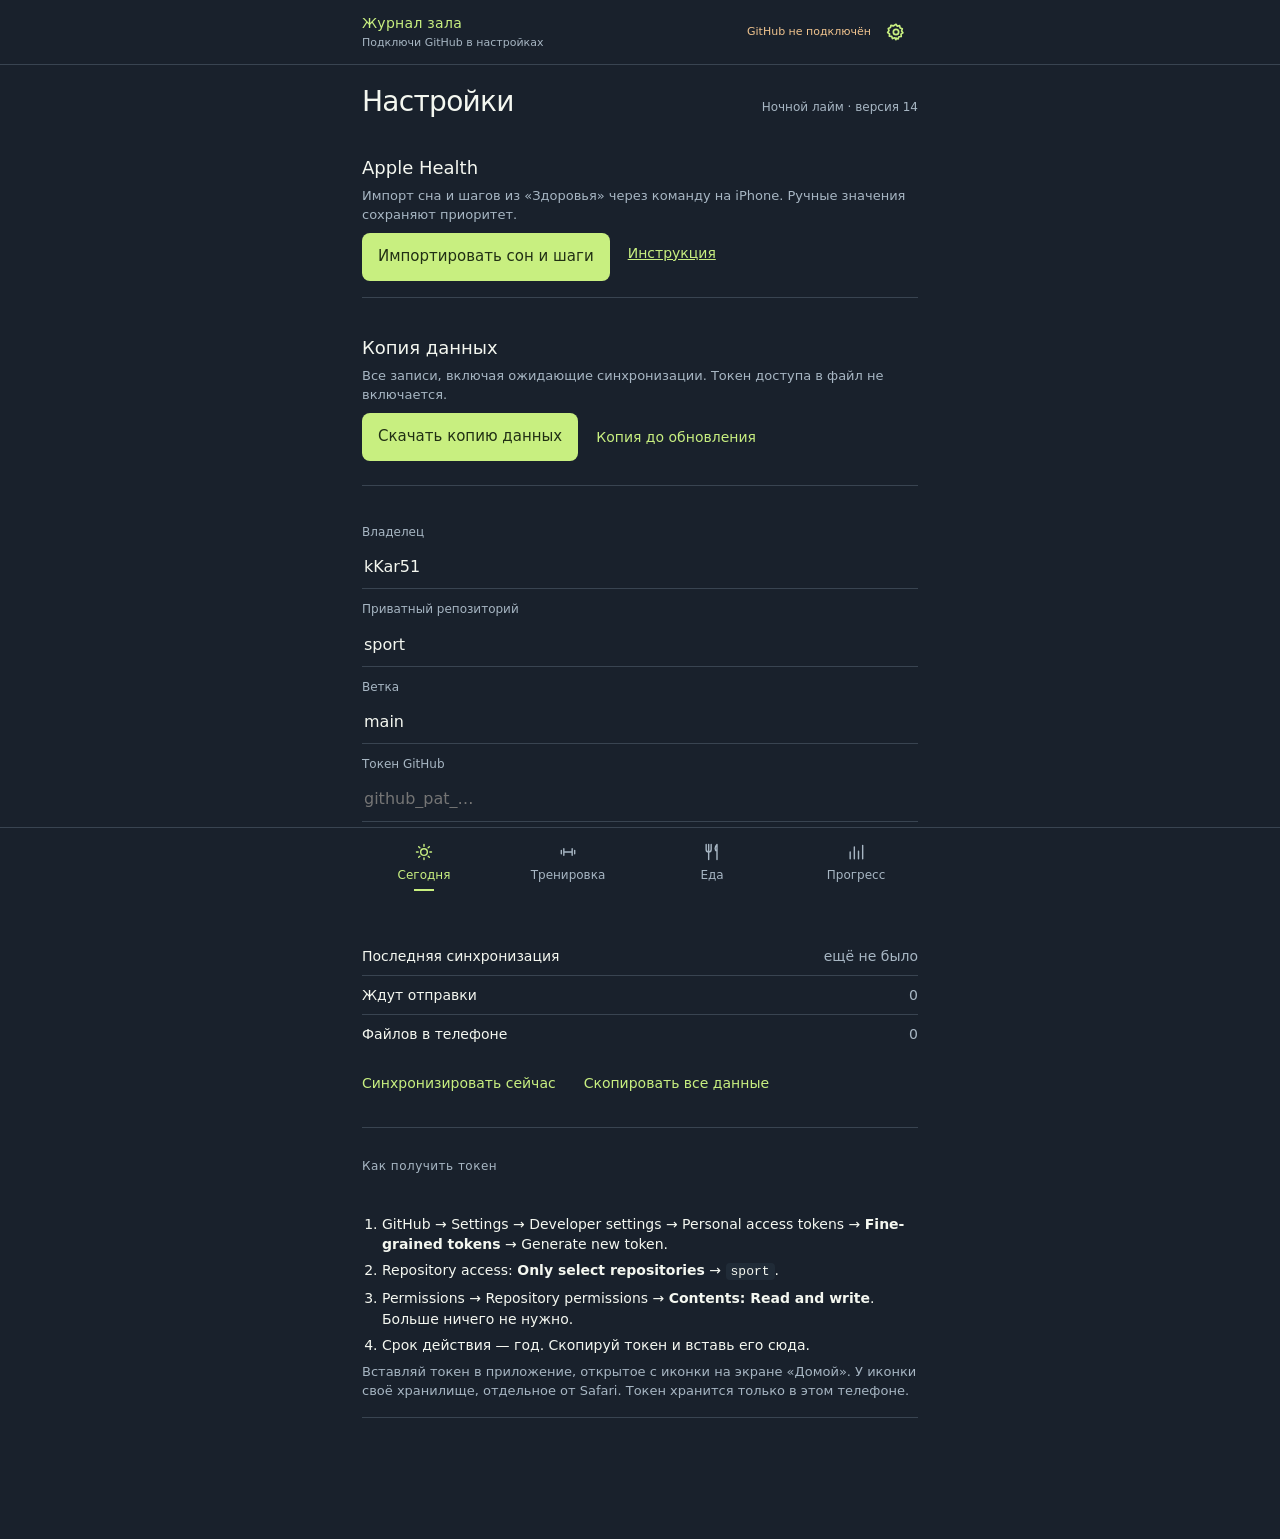
==== index.html @ 202d8aac "Progress v14: adaptive weight corridor, forecast, muscle volume, strength curves - Weekly weight tar" ====
<!doctype html>
<html lang="ru">
<head>
<meta charset="utf-8">
<meta name="viewport" content="width=device-width,initial-scale=1,viewport-fit=cover">
<meta http-equiv="Content-Security-Policy" content="default-src 'self'; script-src 'self'; style-src 'self' https://fonts.googleapis.com; font-src https://fonts.gstatic.com; connect-src 'self' https://api.github.com; img-src 'self' data:; manifest-src 'self'; worker-src 'self'; base-uri 'none'; form-action 'none'; object-src 'none'">
<meta name="referrer" content="no-referrer">
<meta name="theme-color" content="#19212c">
<meta name="apple-mobile-web-app-capable" content="yes">
<meta name="mobile-web-app-capable" content="yes">
<meta name="apple-mobile-web-app-status-bar-style" content="black-translucent">
<meta name="apple-mobile-web-app-title" content="Журнал">
<link rel="apple-touch-icon" href="icons/icon-180.png">
<link rel="icon" type="image/png" href="icons/icon-192.png">
<link rel="manifest" href="manifest.webmanifest">
<title>Журнал зала</title>
<link rel="stylesheet" href="app.css?v=14">
<link rel="stylesheet" href="progress.css?v=14">
</head>
<body>
<header class="top">
  <div class="top-in">
    <div class="top-row">
      <div class="grow">
        <h1 class="cycle-title" id="cycle-title">Журнал зала</h1>
        <p class="cycle-sub" id="cycle-sub"></p>
      </div>
      <div class="top-side">
        <span class="status" id="status" role="status" aria-live="polite"></span>
        <button class="gear" id="gear" type="button" aria-label="Настройки">
          <svg viewBox="0 0 24 24" width="20" height="20" aria-hidden="true"><circle cx="12" cy="12" r="3.2" fill="none" stroke="currentColor" stroke-width="2"/><path fill="none" stroke="currentColor" stroke-width="2" stroke-linejoin="round" d="M12 2.8l1.6 2.3 2.7-.7.7 2.7 2.6 1-.9 2.6 1.6 2.3-2.3 1.6.3 2.8-2.8.3-1 2.6-2.6-1L12 21.2l-1.6-2.3-2.6 1-1-2.6-2.8-.3.3-2.8-2.3-1.6 1.6-2.3-.9-2.6 2.6-1 .7-2.7 2.7.7z"/></svg>
        </button>
      </div>
    </div>
    <div class="strip" id="strip" aria-hidden="true"></div>
  </div>
</header>

<main class="wrap" id="view"><div class="empty"><b>Загружаю журнал</b>Секунду.</div></main>

<nav class="tabs" aria-label="Разделы">
  <div class="tabs-in" id="tabs" role="tablist">
    <button type="button" role="tab" data-tab="overview" aria-selected="true"><svg viewBox="0 0 24 24" width="20" height="20" fill="none" stroke="currentColor" stroke-width="1.7" stroke-linecap="round" stroke-linejoin="round" aria-hidden="true"><circle cx="12" cy="12" r="4"/><path d="M12 3v2m0 14v2M3 12h2m14 0h2M5.6 5.6l1.4 1.4m10 10 1.4 1.4M5.6 18.4 7 17M17 7l1.4-1.4"/></svg><span>Сегодня</span></button>
    <button type="button" role="tab" data-tab="today" aria-selected="false"><svg viewBox="0 0 24 24" width="20" height="20" fill="none" stroke="currentColor" stroke-width="1.7" stroke-linecap="round" stroke-linejoin="round" aria-hidden="true"><path d="M7 8v8m10-8v8M4 10v4m16-4v4M7 12h10"/></svg><span>Тренировка</span></button>
    <button type="button" role="tab" data-tab="food" aria-selected="false"><svg viewBox="0 0 24 24" width="20" height="20" fill="none" stroke="currentColor" stroke-width="1.7" stroke-linecap="round" stroke-linejoin="round" aria-hidden="true"><path d="M5 3v6a3 3 0 0 0 6 0V3M8 3v18M18 3v18m0-18c-3 3-3 7 0 8"/></svg><span>Еда</span></button>
    <button type="button" role="tab" data-tab="stats" aria-selected="false"><svg viewBox="0 0 24 24" width="20" height="20" fill="none" stroke="currentColor" stroke-width="1.7" stroke-linecap="round" stroke-linejoin="round" aria-hidden="true"><path d="M5 20V12m5 8V6m5 14v-9m5 9V4"/></svg><span>Прогресс</span></button>
  </div>
</nav>
<noscript><p class="wrap">Для журнала нужен включённый JavaScript.</p></noscript>
<script src="health.js?v=14"></script>
<script src="progress.js?v=14"></script>
<script src="progress-view.js?v=14"></script>
<script src="muscles.js?v=14"></script>
<script src="stats.js?v=14"></script>
<script src="app.js?v=14"></script>
</body>
</html>
---- app.css ----
:root{
  /* Layout: one-column logbook; sticky header with the 8-week cycle strip; tab bar pinned to the bottom */
  --bg:#edf0f3; --surface:#ffffff; --surface-2:#f4f6f9; --ink:#131920; --muted:#596472; --line:#d5dbe2;
  --accent:#1f55c8; --accent-soft:#e2eafb; --on-accent:#ffffff;
  --good:#1b7a44; --good-soft:#e0f2e6; --warn:#94600f; --warn-soft:#faefd9; --bad:#b3362b;
  --seg-intro:#9fb5e8; --seg-main:#1f55c8; --seg-deload:#e0ad4f; --seg-off:#d5dbe2;
  --display:"Fira Sans Extra Condensed","Arial Narrow",system-ui,sans-serif;
  --body:"Golos Text",system-ui,-apple-system,"Segoe UI",Roboto,sans-serif;
  --radius:10px;
  color-scheme:light;
}
@media (prefers-color-scheme: dark){
  :root{
    --bg:#0e1217; --surface:#161b22; --surface-2:#1d232c; --ink:#e6ebf1; --muted:#909bab; --line:#2a323d;
    --accent:#7ea4ff; --accent-soft:#1b2741; --on-accent:#0b1020;
    --good:#58c78b; --good-soft:#14281c; --warn:#e5b45a; --warn-soft:#2b2313; --bad:#ff7d70;
    --seg-intro:#3a4f7d; --seg-main:#7ea4ff; --seg-deload:#b88a35; --seg-off:#2a323d;
    color-scheme:dark;
  }
}
*{box-sizing:border-box}
/* Keep scrolling and pinch zoom, without accidental double-tap zoom on iPhone. */
html{-webkit-text-size-adjust:100%;touch-action:manipulation}
body,button,input,textarea,select,summary{touch-action:manipulation}
body{margin:0;background:var(--bg);color:var(--ink);font-family:var(--body);font-size:15px;line-height:1.45;padding-bottom:calc(72px + env(safe-area-inset-bottom,0px));-webkit-tap-highlight-color:transparent}
h1,h2,h3,p{margin:0}
h2,h3{text-wrap:balance}
button{font:inherit;color:inherit;cursor:pointer}
button:disabled{cursor:default;opacity:.55}
input,textarea,select{font:inherit;font-size:16px;color:var(--ink)}
:focus-visible{outline:2px solid var(--accent);outline-offset:2px}
[hidden]{display:none!important}

.grow{min-width:0;flex:1}
.mt6{margin-top:6px} .mt8{margin-top:8px} .mt12{margin-top:12px}
.ink{color:var(--ink)}

.top{position:sticky;top:0;z-index:5;background:var(--bg);border-bottom:1px solid var(--line);padding-top:env(safe-area-inset-top,0px)}
.top-in{max-width:640px;margin:0 auto;padding-inline:16px;padding-block:10px;display:grid;gap:8px}
.top-row{display:flex;align-items:center;justify-content:space-between;gap:12px}
.top-side{display:flex;align-items:center;gap:8px;min-width:0;max-width:58%}
.cycle-title{font-family:var(--display);font-weight:700;font-size:23px;line-height:1.1;letter-spacing:.01em}
.cycle-sub{color:var(--muted);font-size:13px}
.status{font-size:12px;color:var(--muted);text-align:right;line-height:1.3;min-width:0}
.status.err{color:var(--bad)}
.status.warn{color:var(--warn)}
.gear{flex:none;width:40px;height:40px;border:1px solid var(--line);border-radius:var(--radius);background:var(--surface);color:var(--muted);display:grid;place-items:center}
.gear[aria-pressed="true"]{color:var(--accent);border-color:var(--accent)}
.strip{display:grid;grid-template-columns:repeat(8,minmax(0,1fr));gap:4px}
.strip span{height:8px;border-radius:2px;background:var(--seg-off)}
.strip .intro{background:var(--seg-intro)}
.strip .main{background:var(--seg-main)}
.strip .deload{background:var(--seg-deload)}
.strip .future{opacity:.35}
.strip .now{opacity:1;box-shadow:0 0 0 2px var(--bg),0 0 0 3.5px var(--ink)}

.wrap{max-width:640px;margin:0 auto;padding-inline:16px;padding-block:14px 28px;display:grid;gap:14px}
.panel{background:var(--surface);border:1px solid var(--line);border-radius:var(--radius);padding:14px}
.muted{color:var(--muted)}
.small{font-size:13px}
.sec{font-size:12px;font-weight:600;letter-spacing:.08em;text-transform:uppercase;color:var(--muted);margin-top:8px}
.sec.flush{margin:0 0 8px}
.banner{border-radius:var(--radius);padding:12px 14px;background:var(--warn-soft);color:var(--warn);font-size:14px}
.empty{padding:28px 16px;text-align:center;color:var(--muted)}
.empty b{display:block;color:var(--ink);font-family:var(--display);font-size:20px;font-weight:600;margin-bottom:4px}

.datebar{display:grid;grid-template-columns:44px minmax(0,1fr) 44px;align-items:center;gap:8px}
.icon-btn{height:44px;border:1px solid var(--line);background:var(--surface);border-radius:var(--radius);font-size:22px;line-height:1}
.datebar .d{text-align:center;min-width:0;min-height:44px;padding:4px 8px;border:1px solid transparent;border-radius:var(--radius);background:none}
.datebar .d[aria-expanded="true"]{background:var(--accent-soft);border-color:var(--accent)}
.datebar .d b{display:block;font-family:var(--display);font-weight:600;font-size:21px;line-height:1.15}
.datebar .d b::after{content:"";display:inline-block;width:7px;height:7px;margin-left:8px;vertical-align:4px;border:solid var(--accent);border-width:0 1.5px 1.5px 0;transform:rotate(45deg)}
.datebar .d[aria-expanded="true"] b::after{transform:rotate(225deg)}
.datebar .d span{font-size:12px;color:var(--muted)}
.calendar{padding:10px;display:grid;gap:8px}
.calendar-head{display:grid;grid-template-columns:44px minmax(0,1fr) 44px;align-items:center;gap:6px}
.calendar-head h2{text-align:center;font-size:16px;font-weight:600;text-transform:capitalize}
.calendar-week,.calendar-days{display:grid;grid-template-columns:repeat(7,minmax(0,1fr));gap:2px}
.calendar-week span{text-align:center;font-size:12px;color:var(--muted);padding:4px 0}
.calendar-day{min-width:0;min-height:44px;padding:4px 0;border:1px solid transparent;border-radius:8px;background:var(--surface-2);font-size:16px;font-variant-numeric:tabular-nums}
.calendar-day[aria-current="date"]{border-color:var(--accent);font-weight:600}
.calendar-day[aria-pressed="true"]{background:var(--accent);border-color:var(--accent);color:var(--on-accent);font-weight:600}
.calendar-foot{display:flex;justify-content:space-between;gap:8px}
.calendar-foot button{min-height:44px}

.field{display:grid;gap:4px;min-width:0}
.field label{font-size:11.5px;font-weight:600;letter-spacing:.06em;text-transform:uppercase;color:var(--muted)}
.big{width:100%;min-width:0;font-family:var(--display);font-weight:600;font-size:24px;line-height:1.1;font-variant-numeric:tabular-nums;padding:8px 10px;border:1px solid var(--line);border-radius:8px;background:var(--surface-2)}
.big::placeholder,.cell::placeholder{color:var(--muted);opacity:.6}
.txt{width:100%;min-width:0;font-size:16px;padding:10px;border:1px solid var(--line);border-radius:8px;background:var(--surface-2)}
.quick{display:grid;grid-template-columns:repeat(2,minmax(0,1fr));gap:12px}
.quick3{display:grid;grid-template-columns:repeat(3,minmax(0,1fr));gap:10px}
.quick3 .big{font-size:22px;padding:8px}
.run{display:grid;grid-template-columns:repeat(3,minmax(0,1fr));gap:10px}
.form{display:grid;gap:12px}
.row{display:flex;flex-wrap:wrap;gap:8px;align-items:center}
textarea{width:100%;min-width:0;padding:10px;border:1px solid var(--line);border-radius:8px;background:var(--surface);font-size:16px;resize:vertical}

.chips{display:flex;flex-wrap:wrap;gap:6px}
.chip{border:1px solid var(--line);background:var(--surface);border-radius:999px;padding:7px 13px;font-size:14px;font-weight:500}
.chip small{color:var(--muted);font-weight:400}
.chip[aria-pressed="true"]{background:var(--ink);border-color:var(--ink);color:var(--bg)}
.chip[aria-pressed="true"] small{color:var(--bg);opacity:.75}
.phase-hint{font-size:13.5px;color:var(--muted)}
.phase-hint b{color:var(--ink);font-weight:600}

.ses-head{display:flex;align-items:baseline;justify-content:space-between;gap:12px;flex-wrap:wrap}
.ses-head h2{font-family:var(--display);font-weight:700;font-size:26px;line-height:1.1}
.ses-head span{color:var(--muted);font-size:13.5px}
.exlist{list-style:none;margin:0;padding:0;background:var(--surface);border:1px solid var(--line);border-radius:var(--radius)}
.ex{padding:14px;display:grid;gap:8px}
.ex + .ex{border-top:1px solid var(--line)}
.ex-top{display:grid;grid-template-columns:30px minmax(0,1fr);gap:8px;align-items:start}
.ex-n{font-family:var(--display);font-weight:700;font-size:22px;line-height:1.05;color:var(--accent);font-variant-numeric:tabular-nums}
.ex-name h3{font-size:16px;font-weight:600;line-height:1.3}
.target{font-size:13px;color:var(--muted);font-variant-numeric:tabular-nums}
.tag{font-size:11px;font-weight:600;letter-spacing:.06em;text-transform:uppercase;color:var(--accent);margin-top:2px}
.last{font-size:12.5px;color:var(--muted);font-variant-numeric:tabular-nums}
.hint{font-size:13px;padding:6px 10px;border-radius:8px;background:var(--surface-2);color:var(--ink);justify-self:start}
.hint.up{background:var(--good-soft);color:var(--good);font-weight:500}
.hint.hold{background:var(--warn-soft);color:var(--warn)}
.sets{display:grid;gap:6px}
.set{display:grid;grid-template-columns:22px minmax(0,1fr) auto minmax(0,1fr) auto;align-items:center;gap:6px}
.set.nw{grid-template-columns:22px minmax(0,1fr) auto}
.set-n{font-size:12px;color:var(--muted);text-align:center;font-variant-numeric:tabular-nums}
.cell{width:100%;min-width:0;font-family:var(--display);font-weight:600;font-size:21px;font-variant-numeric:tabular-nums;text-align:center;padding:7px 6px;border:1px solid var(--line);border-radius:8px;background:var(--surface-2)}
.unit{font-size:12.5px;color:var(--muted);white-space:nowrap}
.ex-foot{display:flex;align-items:center;justify-content:space-between;gap:10px;flex-wrap:wrap}
.btn{border:0;background:var(--accent);color:var(--on-accent);padding:10px 16px;border-radius:8px;font-size:15px;font-weight:600}
.btn-ghost{border:1px dashed var(--line);background:none;color:var(--accent);padding:6px 12px;border-radius:8px;font-size:14px;font-weight:500}
.alt{font-size:12.5px;color:var(--muted)}
.tag.swapped{color:var(--warn)}
.swaps{margin-top:2px}
.extra{list-style:none;margin:8px 0 0;padding:0;display:grid}
.extra li{display:flex;align-items:center;justify-content:space-between;gap:10px;padding:8px 0;border-bottom:1px solid var(--line);font-size:14px}
.extra li:last-child{border-bottom:0}
.x-text{min-width:0;overflow-wrap:anywhere}
.x-text small{display:block;font-size:12px;color:var(--muted)}
.x-del{flex:none;width:34px;height:34px;border:1px solid var(--line);border-radius:8px;background:var(--surface-2);color:var(--muted);font-size:18px;line-height:1}

.tiles{display:grid;grid-template-columns:repeat(2,minmax(0,1fr));gap:8px}
@media (min-width:600px){ .tiles{grid-template-columns:repeat(4,minmax(0,1fr))} }
.cue{font-size:12.5px;line-height:1.4;color:var(--muted);border-left:2px solid var(--line);padding-left:8px}
.after{font-size:13.5px;color:var(--muted)}
.after b{color:var(--ink)}
.tile{background:var(--surface);border:1px solid var(--line);border-radius:var(--radius);padding:10px 12px;min-width:0}
.tile span{display:block;font-size:11.5px;letter-spacing:.04em;color:var(--muted)}
.tile b{display:block;font-family:var(--display);font-weight:700;font-size:26px;line-height:1.15;font-variant-numeric:tabular-nums}
.tile .good{color:var(--good)} .tile .bad{color:var(--bad)}
.chart{width:100%;height:auto;display:block}
.ch-grid{stroke:var(--line);stroke-width:1}
.ch-lbl{fill:var(--muted);font-size:11px;font-family:var(--body)}
.ch-dot{fill:var(--muted);opacity:.55}
.ch-avg{stroke:var(--accent);stroke-width:2.5;fill:none}
.ch-end{fill:var(--accent)}
.ch-endlbl{fill:var(--ink);font-size:12px;font-weight:600;font-family:var(--body)}
.legend{display:flex;gap:14px;flex-wrap:wrap;font-size:12px;color:var(--muted)}
.legend i{display:inline-block;width:14px;height:3px;background:var(--accent);vertical-align:middle;margin-right:5px;border-radius:2px}
.legend i.dot{width:7px;height:7px;border-radius:50%;background:var(--muted);opacity:.55}

.tbl{overflow-x:auto}
table{width:100%;border-collapse:collapse;font-variant-numeric:tabular-nums}
th,td{text-align:left;padding:8px 6px;border-bottom:1px solid var(--line);font-size:14px;vertical-align:top}
th{font-size:11.5px;color:var(--muted);font-weight:600;text-transform:uppercase;letter-spacing:.05em}
tr:last-child td{border-bottom:0}
td .sub{display:block;font-size:12px;color:var(--muted)}
.good-t{color:var(--good)} .bad-t{color:var(--bad)}
select{width:100%;padding:10px;border:1px solid var(--line);border-radius:8px;background:var(--surface);font-size:16px}
.list{list-style:none;margin:0;padding:0}
.list li{display:flex;justify-content:space-between;gap:12px;padding:9px 0;border-bottom:1px solid var(--line);font-size:14px}
.list li:last-child{border-bottom:0}
.list li span:last-child{color:var(--muted);text-align:right}

.phases{display:grid;grid-template-columns:2fr 5fr 1fr;gap:4px}
.phases div{border-radius:6px;padding:8px;font-size:12.5px;min-width:0}
.phases .intro{background:var(--accent-soft)}
.phases .main{background:var(--accent);color:var(--on-accent)}
.phases .deload{background:var(--warn-soft);color:var(--warn)}
.phases b{display:block;font-family:var(--display);font-size:16px;font-weight:600}
.rules{margin:0;padding-left:20px;display:grid;gap:6px;font-size:14px}
code{font-size:13px;background:var(--surface-2);padding:1px 5px;border-radius:4px;overflow-wrap:anywhere}

.tabs{position:fixed;left:0;right:0;bottom:0;z-index:6;background:var(--surface);border-top:1px solid var(--line);padding-bottom:env(safe-area-inset-bottom,0px)}
.tabs-in{max-width:640px;margin:0 auto;display:grid;grid-template-columns:repeat(5,minmax(0,1fr))}
.tabs button{border:0;background:none;color:var(--muted);font-size:13px;font-weight:600;padding:16px 2px;min-height:54px}

/* food */
.nut-sum{display:grid;gap:10px}
.meter{display:grid;gap:5px}
.meter-top{display:flex;align-items:baseline;gap:6px;font-size:13px}
.meter-top span:first-child{flex:1;color:var(--muted)}
.meter-top b{font-family:var(--display);font-size:20px;font-weight:700;font-variant-numeric:tabular-nums}
.meter-track{height:8px;border-radius:4px;background:var(--surface-2);border:1px solid var(--line);overflow:hidden}
.meter-track i{display:block;height:100%;width:0;background:var(--accent);border-radius:4px}
.meter-track i.over{background:var(--warn)}
.meals{list-style:none;margin:0;padding:0;background:var(--surface);border:1px solid var(--line);border-radius:var(--radius)}
.meal{padding:14px;display:grid;gap:8px}
.meal + .meal{border-top:1px solid var(--line)}
.meal h3,.panel h3{font-family:var(--display);font-size:21px;font-weight:700;line-height:1.1}
.opts{display:grid;gap:6px}
.opt{display:grid;gap:2px;text-align:left;border:1px solid var(--line);background:var(--surface-2);border-radius:8px;padding:9px 11px;font-size:14px;line-height:1.35}
.opt small{color:var(--muted);font-size:12px;font-variant-numeric:tabular-nums}
.opt[aria-pressed="true"]{border-color:var(--good);background:var(--good-soft)}
.opt[aria-pressed="true"] small{color:var(--good)}
.other{display:grid;gap:8px;padding-top:2px}
.two{display:grid;grid-template-columns:repeat(2,minmax(0,1fr));gap:8px}
.supps{list-style:none;margin:8px 0 0;padding:0;display:grid}
.supps li{padding:8px 0;border-bottom:1px solid var(--line)}
.supps li:last-child{border-bottom:0}
.check{display:grid;grid-template-columns:26px minmax(0,1fr);gap:10px;align-items:start;width:100%;text-align:left;border:0;background:none;padding:2px 0;font-size:14px}
.check .box{width:22px;height:22px;border:2px solid var(--line);border-radius:6px;margin-top:1px}
.check[aria-pressed="true"] .box{background:var(--good);border-color:var(--good);box-shadow:inset 0 0 0 3px var(--surface)}
.check em{font-style:normal;font-size:12px;color:var(--muted)}
.s-when{display:block;font-size:12.5px;color:var(--muted)}
details{margin:4px 0 0 36px}
summary{font-size:12.5px;color:var(--accent);cursor:pointer}
details p{margin-top:4px}
.week7{display:grid;grid-template-columns:repeat(7,minmax(0,1fr));gap:4px}
.w7{display:grid;justify-items:center;gap:2px;padding:6px 2px;border-radius:6px;background:var(--surface-2);font-variant-numeric:tabular-nums;min-width:0}
.w7 span{font-size:11px;color:var(--muted);white-space:nowrap}
.w7 b{font-family:var(--display);font-size:17px;font-weight:600}
.w7 small{font-size:10px;color:var(--warn);white-space:nowrap;overflow:hidden;max-width:100%}
.w7.full{background:var(--good-soft)} .w7.full b{color:var(--good)}
.w7.most{background:var(--accent-soft)}
.w7.low{background:var(--warn-soft)} .w7.low b{color:var(--warn)}
.tabs button[aria-selected="true"]{color:var(--accent);box-shadow:inset 0 2.5px 0 var(--accent)}

@media (max-width:380px){
  .run{grid-template-columns:repeat(2,minmax(0,1fr))}
}
@media (prefers-reduced-motion:reduce){*{transition:none!important;animation:none!important}}

/* Night Lime: one continuous journal, with the existing data and editing controls. */
:root{
  --bg:#19212c;--surface:#19212c;--surface-2:#202b37;--ink:#f4f7f0;--muted:#a7b6c3;--line:#394451;
  --accent:#c8ef80;--accent-soft:#303d2b;--on-accent:#213014;
  --good:#c8ef80;--good-soft:#303d2b;--warn:#f0c38e;--warn-soft:#3b3024;--bad:#ffaaa5;
  --seg-intro:#9cb479;--seg-main:#c8ef80;--seg-deload:#f0c38e;--seg-off:#394451;
  --display:system-ui,-apple-system,"Segoe UI",sans-serif;--body:system-ui,-apple-system,"Segoe UI",sans-serif;
  color-scheme:dark;
}
body{font-size:16px;padding-bottom:calc(90px + env(safe-area-inset-bottom,0px))}
.top-in,.wrap,.tabs-in{max-width:600px}
.top-in{padding:10px 22px;gap:0}
.top{position:relative}
.cycle-title{font-size:14px;line-height:1.4;font-weight:500;letter-spacing:.02em;color:var(--accent)}
.cycle-sub{font-size:11px;line-height:1.4;margin-top:2px}
.top-side{max-width:52%;gap:3px}
.status{font-size:11px;overflow-wrap:anywhere;display:-webkit-box;-webkit-line-clamp:3;-webkit-box-orient:vertical;overflow:hidden}
.gear{width:44px;height:44px;border:0;border-radius:0;background:none}
.strip{display:none}
.wrap{padding:22px 22px 32px;gap:22px}
.panel{border:0;border-radius:0;padding:16px 0;background:none;border-bottom:1px solid var(--line)}
.panel h3,.meal h3{font-size:18px;line-height:1.3;font-weight:500}
.ses-head h2{font-size:28px;font-weight:500;letter-spacing:-.7px}
.ses-head span{font-size:12px}
.sec{font-size:12px;font-weight:500;letter-spacing:.04em;text-transform:none}
.icon-btn{display:grid;place-items:center;width:44px;border:0;background:none;border-radius:0}
.datebar{border-bottom:1px solid var(--line);padding-bottom:15px;gap:4px}
.datebar .d{padding:4px 0;border:0;border-radius:0}
.datebar .d b{font-size:17px;font-weight:500;display:flex;justify-content:center;align-items:center;gap:8px}
.datebar .d b::after{display:none}
.datebar .d svg{width:17px;height:17px;color:var(--muted);flex:none}
.datebar .d span{display:block;margin-top:3px}
.datebar .d[aria-expanded="true"]{background:none;color:var(--accent)}
.calendar{padding:4px 0 18px;margin-inline:-10px;border-bottom:1px solid var(--line);gap:6px}
.calendar-day{background:none;border-radius:50%;border-color:transparent}
.calendar-day[aria-current="date"]{border-color:var(--line)}
.calendar-day[aria-pressed="true"]{border-color:var(--accent)}
.chips{gap:4px 15px}
.chip{min-height:44px;border:0;border-radius:0;background:none;padding:8px 0;color:var(--muted);font-size:14px}
.chip[aria-pressed="true"]{color:var(--accent);background:none;border-bottom:2px solid var(--accent)}
.chip[aria-pressed="true"] small{color:var(--muted);opacity:1}
.field label{font-size:12px;font-weight:400;letter-spacing:0;text-transform:none}
.big,.txt,.cell,textarea,select{min-height:44px;border:0;border-bottom:1px solid var(--line);border-radius:0;background:none;padding:9px 2px;font-weight:400}
.big{font-size:24px}
.txt,textarea,select{font-size:16px}
select{background:var(--bg)}
.quick3 .big{padding:8px 2px}
.exlist,.meals{background:none;border:0;border-radius:0}
.ex{padding:22px 0;gap:11px;border-top:1px solid var(--line)}
.ex-top{grid-template-columns:24px minmax(0,1fr);gap:7px}
.ex-n{font-size:16px;font-weight:400;line-height:1.3}
.ex-name h3{font-weight:500;font-size:17px}
.target,.last{font-size:12px}
.hint{padding:5px 0;background:none;border-radius:0;font-size:13px}
.hint.up,.hint.hold{background:none;font-weight:400}
.cue{font-size:12px}
.set{gap:7px;min-height:50px}
.cell{font-size:22px;min-height:46px;padding:7px 2px}
.btn{font-weight:500;min-height:48px;border-radius:8px}
.btn-ghost,.text-button{min-height:44px;border:0;border-radius:0;padding:8px 0;background:none;color:var(--accent);font-size:14px;font-weight:400}
.btn-ghost + .btn-ghost{margin-left:10px}
.row{gap:8px 18px}
.ex-foot{gap:16px}
.opt{border:0;border-bottom:1px solid var(--line);border-radius:0;background:none;padding:12px 0;min-height:44px}
.opt[aria-pressed="true"]{background:none;border-color:var(--accent);color:var(--accent)}
.meal{padding:20px 0;gap:12px}
.meal-options{margin:0}
.meal-options summary{min-height:44px;padding:12px 0;color:var(--muted)}
.meal-options .opts{margin-top:4px}
.meal-selected{font-size:14px;color:var(--ink)}
.other{gap:14px}
.meter-top b{font-weight:500;font-size:24px}
.meter-track{height:4px;border:0;background:var(--surface-2)}
.meter-track i{border-radius:0}
.nut-sum{gap:18px}
.tiles{gap:22px}
.tile{padding:12px 0;border:0;border-bottom:1px solid var(--line);border-radius:0;background:none}
.tile b{font-size:29px;font-weight:400}
.tile span{font-size:12px;letter-spacing:0}
.w7{background:none;border-radius:0;padding:8px 0}
.w7.full,.w7.most,.w7.low{background:none}
.phases{grid-template-columns:repeat(3,minmax(0,1fr));gap:12px}
.phases div{border-radius:0;padding:10px 0;background:none;color:var(--muted);border-top:3px solid var(--line);font-size:12px}
.phases .intro,.phases .main,.phases .deload{background:none;color:var(--muted)}
.phases .intro{border-color:var(--seg-intro)}
.phases .main{border-color:var(--accent)}
.phases .deload{border-color:var(--warn)}
.phases b{font-size:14px;font-weight:500;color:var(--ink);overflow-wrap:anywhere}
.check{min-height:44px;padding:9px 0}
.check .box{border-radius:50%}
.x-del{min-width:44px;min-height:44px;border:0;background:none}
.tabs{background:var(--bg)}
.tabs-in{grid-template-columns:repeat(4,minmax(0,1fr));padding:7px 12px 9px}
.tabs button{font-weight:400;min-height:56px;padding:5px 2px;display:flex;align-items:center;justify-content:center;flex-direction:column;gap:5px;font-size:12px;position:relative}
.tabs button[aria-selected="true"]{box-shadow:none}
.tabs button[aria-selected="true"]::after{content:"";position:absolute;bottom:0;left:calc(50% - 10px);width:20px;height:2px;background:var(--accent)}
.overview-title h2{font-size:32px;font-weight:500;letter-spacing:-1px;line-height:1.15;margin:8px 0}
.eyebrow{font-size:12px;color:var(--muted)}
.overview-section{margin-top:4px}
.section-line{display:flex;justify-content:space-between;align-items:center;gap:12px;margin-bottom:6px}
.section-line h3{font-size:17px;font-weight:500}
.section-line .text-button{font-size:13px}
.result-list{margin-top:6px}
.result-row{display:flex;align-items:center;justify-content:space-between;gap:18px;border:0;border-bottom:1px solid var(--line);background:none;text-align:left;width:100%;padding:15px 0;min-height:60px}
.result-row>span:first-child{min-width:0;overflow-wrap:anywhere}
.result-row small{display:block;font-size:12px;color:var(--muted);font-weight:400;margin-top:3px}
.result-value{flex-shrink:0;text-align:right;font-weight:500;font-variant-numeric:tabular-nums;max-width:48%}
.overview-metrics{display:grid;grid-template-columns:1fr 1fr;gap:22px;padding:6px 0 22px;border-bottom:1px solid var(--line)}
.overview-metrics strong{display:block;font-size:32px;letter-spacing:-.7px;font-weight:400;line-height:1.2;margin:7px 0}
.overview-metrics strong small{font-size:14px;color:var(--muted);margin-left:5px}
.overview-start{width:100%;text-align:left;padding:15px 17px;min-height:52px}
.overview-link{width:100%;display:flex;justify-content:space-between;align-items:center;gap:16px;padding:15px 0;min-height:52px;background:none;border:0;border-bottom:1px solid var(--line);text-align:left;font-size:14px}
.overview-link>span:last-child{font-size:12px;color:var(--accent);flex-shrink:0}
.overview-link small{display:block;color:var(--muted);font-size:12px;margin-top:3px}
.back-link{display:flex;align-items:center;gap:8px;justify-self:start;min-height:44px;border:0;background:none;color:var(--accent);padding:0;font-size:14px}
.health-provenance{font-size:11px;line-height:1.4;overflow-wrap:anywhere}
.health-preview-values{margin:14px 0;display:grid;gap:12px}
.health-preview-values>div{display:grid;grid-template-columns:68px minmax(0,1fr);gap:12px}
.health-preview-values dt{font-size:13px;color:var(--muted)}
.health-preview-values dd{margin:0;overflow-wrap:anywhere;font-variant-numeric:tabular-nums}
.health-preview-values dd small{display:block;font-size:12px;color:var(--muted);margin-top:4px}
.health-import-error{color:var(--bad)}
#health-json{overflow-wrap:anywhere}
.daily-entry{padding-bottom:20px;border-bottom:1px solid var(--line)}
.daily-entry>h2{font-size:28px;font-weight:500;letter-spacing:-.6px;margin-bottom:12px}
.daily-entry .datebar{margin-bottom:4px;padding-bottom:8px}
.daily-row{display:flex;align-items:center;justify-content:space-between;gap:12px;min-height:65px;border-bottom:1px solid var(--line)}
.daily-row>div:first-child{min-width:0}
.daily-metric{min-height:44px;background:none;border:0;padding:7px 0;display:flex;align-items:center;gap:7px;color:var(--ink);font-size:16px;text-align:left}
.daily-metric svg{width:16px;height:16px;color:var(--muted);flex:none}
.daily-value{display:flex;align-items:baseline;justify-content:flex-end;gap:7px;flex-shrink:0}
.daily-value input{width:112px;min-height:48px;border:0;border-bottom:1px solid var(--muted);border-radius:0;background:none;padding:6px 2px;text-align:right;font-size:26px;font-variant-numeric:tabular-nums}
.daily-value input::placeholder{color:var(--muted)}
.daily-value span{color:var(--muted);font-size:13px}
.daily-sleep input{width:42px;font-size:24px}
.daily-previous{font-size:12px;color:var(--muted);margin-top:6px;overflow-wrap:anywhere}
.daily-measures{margin-top:8px}
.daily-measures .daily-metric{font-size:14px}
.daily-measures .daily-value input{font-size:23px;width:96px}
.daily-actions{margin-top:13px;display:flex;align-items:center;gap:8px 16px;flex-wrap:wrap}
.daily-actions>.btn{flex:1;min-width:190px}
.daily-status{font-size:12px;line-height:1.5;color:var(--muted);margin-top:8px;min-height:18px}
.progress-periods{display:flex;gap:8px 20px;flex-wrap:wrap;align-items:center}
.progress-insights{display:grid;gap:9px}
.progress-periods button{min-height:44px;border:0;border-bottom:2px solid transparent;background:none;color:var(--muted);padding:8px 0;font-size:14px}
.progress-periods button[aria-pressed="true"]{color:var(--accent);border-bottom-color:var(--accent)}
.progress-summary{display:grid;grid-template-columns:repeat(2,minmax(0,1fr));gap:18px}
.progress-summary>div:only-child{grid-column:1/-1}
.progress-summary span{font-size:12px;color:var(--muted);display:block;line-height:1.5}
.progress-summary strong{display:block;font-size:25px;font-weight:400;line-height:1.3;margin-top:7px;font-variant-numeric:tabular-nums;overflow-wrap:anywhere}
.progress-summary strong small{font-size:13px;color:var(--muted)}
.progress-legend{display:flex;flex-wrap:wrap;gap:8px 20px;font-size:12px;color:var(--muted)}
.progress-trend-label{color:var(--accent)}
.progress-detail{border-block:1px solid var(--line);padding:15px 0;display:grid;gap:8px}
.progress-detail>b{font-size:15px;font-weight:500}
.progress-records{margin:0}
.progress-records>summary{font-size:14px;min-height:44px;padding:12px 0}
.progress-record-list{display:grid}
.progress-record-list button{display:flex;align-items:center;justify-content:space-between;gap:20px;min-height:48px;border:0;border-bottom:1px solid var(--line);background:none;padding:10px 0;text-align:left;font-size:14px}
.progress-record-list button span:last-child{text-align:right;overflow-wrap:anywhere}
@media(max-width:360px){.daily-row{gap:6px}.daily-value{gap:4px}.daily-value input{width:90px}.daily-sleep input{width:37px}.daily-metric{gap:5px}.daily-actions>.btn{min-width:160px}}
@media(max-width:360px){.wrap{padding-inline:16px}.top-in{padding-inline:16px}.top-side{max-width:50%}.calendar{margin-inline:-16px}.datebar .d b{font-size:15px}.overview-title h2{font-size:29px}.result-row{gap:10px}.result-value{font-size:15px}}

/* Progress tab (version 11): weekly goals, weight corridor, consistency, strength, recovery. */
.st-sec{display:grid;gap:12px;padding-bottom:22px;border-bottom:1px solid var(--line)}
.st-head{display:flex;justify-content:space-between;align-items:center;gap:12px;flex-wrap:wrap}
.st-head h3{font-size:12px;font-weight:500;letter-spacing:.06em;text-transform:uppercase;color:var(--muted)}
.st-head>span{font-size:12px;color:var(--muted)}
.st-rings{display:grid;grid-template-columns:repeat(2,minmax(0,1fr));gap:12px 10px}
@media (min-width:430px){.st-rings{grid-template-columns:repeat(3,minmax(0,1fr))}}
.st-ring{display:grid;grid-template-columns:44px minmax(0,1fr);gap:8px;align-items:center}
.st-ring svg{width:44px;height:44px}
.st-ring b{display:block;font-size:15px;font-weight:500;font-variant-numeric:tabular-nums;line-height:1.2}
.st-ring span{display:block;font-size:11px;line-height:1.25;color:var(--muted)}
.st-ring-track{fill:none;stroke:var(--surface-2);stroke-width:5}
.st-ring-val{fill:none;stroke:var(--accent);stroke-width:5;stroke-linecap:round}
.st-ring-val.low{stroke:var(--warn)}
.st-target{background:var(--surface-2);border-radius:14px;padding:14px;display:grid;gap:4px}
.st-target>span{font-size:12px;color:var(--muted)}
.st-target b{font-size:22px;font-weight:500;font-variant-numeric:tabular-nums}
.st-target b small{font-size:13px;font-weight:400;color:var(--muted)}
.st-target p{font-size:13px;color:var(--muted)}
.st-seg{display:flex;gap:6px}
.st-seg button{border:1px solid var(--line);border-radius:99px;background:none;color:var(--muted);padding:5px 12px;font-size:13px;min-height:32px}
.st-seg button[aria-pressed="true"]{border-color:var(--accent);color:var(--accent)}
.st-big{display:grid;gap:2px}
.st-big b{font-size:36px;font-weight:500;letter-spacing:-.8px;line-height:1.05;font-variant-numeric:tabular-nums}
.st-big span{font-size:13px;color:var(--muted)}
.st-chart{display:block;max-width:100%;height:auto}
.st-grid line,.st-sec .st-grid-line{stroke:var(--line)}
line.st-grid{stroke:var(--line);stroke-width:1}
.st-lbl{fill:var(--muted);font-size:11px;font-family:var(--body)}
.st-val{fill:var(--ink);font-size:12px;font-weight:500;font-family:var(--body)}
.st-in{fill:var(--on-accent);font-size:12px;font-weight:600;font-family:var(--body)}
.st-band{fill:var(--accent-soft)}
.st-band.now{fill:var(--accent);fill-opacity:.3}
.st-plan{fill:none;stroke:var(--muted);stroke-width:1.5;stroke-dasharray:4 4;opacity:.8}
.st-trend{fill:none;stroke:var(--accent);stroke-width:2.5;stroke-linecap:round;stroke-linejoin:round}
.st-trend.thin{stroke-width:2}
.st-dot{fill:var(--muted)}
.st-dot.last{fill:var(--accent)}
.st-bar{fill:var(--accent)}
.st-bar.low{fill:var(--warn)}
.st-bar.soft{fill:var(--surface-2)}
.st-goal{stroke:var(--ink);stroke-width:1;stroke-dasharray:3 3;opacity:.55}
.st-legend{display:flex;flex-wrap:wrap;gap:6px 14px;font-size:12px;color:var(--muted)}
.st-legend i{display:inline-block;width:14px;height:8px;border-radius:2px;margin-right:5px}
.lg-trend{background:var(--accent)} .lg-dot{background:var(--muted);width:8px!important;border-radius:50%!important}
.lg-band{background:var(--accent-soft)} .lg-plan{border-top:1.5px dashed var(--muted);height:0!important;vertical-align:3px}
.lg-gym{background:var(--accent)} .lg-run{background:var(--accent);opacity:.55} .lg-miss{border:1.5px solid var(--warn)} .lg-plan2{border:1.5px dashed var(--muted)}
.st-grid{display:grid;grid-template-columns:22px repeat(7,minmax(0,1fr));gap:4px;align-items:center}
.st-gh{font-size:11px;color:var(--muted);text-align:center}
.st-cell{height:28px;border-radius:5px;background:var(--surface-2);display:grid;place-items:center;font-size:11px;font-weight:600;color:var(--on-accent)}
.st-cell.gym{background:var(--accent)}
.st-cell.run{background:var(--accent);opacity:.55}
.st-cell.miss{background:none;border:1.5px solid var(--warn)}
.st-cell.plan{background:none;border:1.5px dashed var(--muted);opacity:.55}
.st-cell.rest{background:var(--surface-2);opacity:.5}
.st-cell.today{background:none;border:2px solid var(--ink)}
.st-lifts{display:grid;border-top:1px solid var(--line)}
.st-lift{display:grid;grid-template-columns:minmax(0,1fr) 92px 64px;gap:10px;align-items:center;padding:11px 0;border:0;border-bottom:1px solid var(--line);background:none;text-align:left;color:var(--ink)}
.st-lift>span{min-width:0}
.st-lift small{display:block;font-size:12px;color:var(--muted)}
.st-lift b{font-size:18px;font-weight:500;text-align:right;font-variant-numeric:tabular-nums}
.st-warm{fill:var(--warn-soft)}
.st-mark{fill:var(--ink)}

/* Today screen (version 12): week strip, plan of the day, morning numbers, what is left to log. */
.td-week{display:grid;grid-template-columns:repeat(7,minmax(0,1fr));gap:4px}
.td-day{display:grid;justify-items:center;gap:4px;padding:7px 0 8px;border:0;border-radius:10px;background:none;color:var(--muted);min-height:44px}
.td-day b{font-size:11px;font-weight:500;letter-spacing:.03em;text-transform:uppercase}
.td-day small{font-size:12px;font-variant-numeric:tabular-nums}
.td-mark{width:24px;height:24px;border-radius:50%;display:grid;place-items:center;font-size:11px;font-weight:600;border:1.5px dashed var(--line)}
.td-day.k-gym .td-mark,.td-day.k-run .td-mark{border:0;background:var(--accent);color:var(--on-accent)}
.td-day.k-run .td-mark{opacity:.7}
.td-day.k-rest .td-mark{border:1.5px solid var(--line)}
.td-day.k-miss .td-mark{border:1.5px solid var(--warn)}
.td-day.sel{background:var(--surface-2);color:var(--ink)}
.td-label{font-size:12px;font-weight:500;letter-spacing:.06em;text-transform:uppercase;color:var(--muted)}
.td-plan{background:var(--surface-2);border-radius:16px;padding:16px;display:grid;gap:8px;justify-items:start}
.td-plan h2{font-size:24px;font-weight:500;letter-spacing:-.4px;line-height:1.15}
.td-plan p{font-size:14px;color:var(--muted)}
.td-plan .td-done{color:var(--accent)}
.td-plan .btn,.td-plan .btn-ghost{margin-top:4px}
.td-mood{display:flex;justify-content:space-between;align-items:center;gap:12px;flex-wrap:wrap;padding-bottom:16px;border-bottom:1px solid var(--line)}
.td-mood small{display:block;font-size:12px;color:var(--muted)}
.td-mood-btns{display:flex;gap:6px}
.td-mood-btns button{width:44px;height:44px;border:0;border-radius:10px;background:var(--surface-2);color:var(--muted);font-weight:600;font-variant-numeric:tabular-nums}
.td-mood-btns button[aria-pressed="true"]{background:var(--accent);color:var(--on-accent)}
.td-todo{display:grid}
.td-todo .td-label{margin-bottom:6px}
.td-row{display:grid;grid-template-columns:14px minmax(0,1fr) auto;gap:10px;align-items:center;padding:14px 0;border:0;border-bottom:1px solid var(--line);background:none;color:var(--ink);text-align:left;min-height:48px}
.td-dot{width:10px;height:10px;border-radius:50%;border:1.5px solid var(--warn)}
.td-row.ok .td-dot{border:0;background:var(--accent)}
.td-row-v{color:var(--muted);font-size:14px;font-variant-numeric:tabular-nums}
.td-teaser{display:flex;justify-content:space-between;gap:12px;align-items:center;border:1px solid var(--line);border-radius:14px;padding:14px;background:none;color:var(--ink);text-align:left;font-size:14px}
.td-teaser span:last-child{color:var(--accent);white-space:nowrap}

/* Workout and food (version 13): plan in grey, one tap per set, rest timer, text-first meals. */
.wk-progress{display:grid;gap:6px;font-size:13px;color:var(--muted)}
.wk-progress progress{width:100%;height:6px;border:0;border-radius:3px;background:var(--surface-2);appearance:none;-webkit-appearance:none;overflow:hidden}
.wk-progress progress::-webkit-progress-bar{background:var(--surface-2)}
.wk-progress progress::-webkit-progress-value{background:var(--accent)}
.wk-progress progress::-moz-progress-bar{background:var(--accent)}
.set{grid-template-columns:22px minmax(0,1fr) auto minmax(0,1fr) auto 46px}
.set.nw{grid-template-columns:22px minmax(0,1fr) auto 46px}
.cell::placeholder{color:var(--muted);opacity:.55}
.set.done .cell{border-color:var(--accent);color:var(--ink)}
.set-ok{width:46px;height:46px;border-radius:12px;border:1.5px solid var(--line);background:none;color:var(--muted);display:grid;place-items:center}
.set.done .set-ok{background:var(--accent);border-color:var(--accent);color:var(--on-accent)}
.goal{font-size:15px}
.goal b{color:var(--accent);font-weight:600}
.goal .up{color:var(--warn)}
.ex-done .ex-n{color:var(--muted)}
.cue-d summary{min-height:40px;padding:10px 0;color:var(--muted);font-size:14px;cursor:pointer}
.wk-summary{display:grid;gap:10px}
.rest-timer{position:fixed;left:50%;transform:translateX(-50%);bottom:calc(84px + env(safe-area-inset-bottom,0px));z-index:20;display:flex;align-items:center;gap:14px;background:var(--accent);color:var(--on-accent);border-radius:99px;padding:10px 8px 10px 18px;font-weight:600;font-variant-numeric:tabular-nums;box-shadow:0 8px 24px rgba(0,0,0,.35)}
.rest-timer button{border:0;border-radius:99px;background:var(--on-accent);color:var(--accent);padding:6px 12px;font-size:13px;font-weight:600;min-height:32px}
.food-sum{display:grid;gap:6px}
.food-sum-row{display:flex;justify-content:space-between;gap:12px;align-items:baseline}
.food-sum-row span{color:var(--muted);font-size:14px}
.food-sum-row b{font-weight:500;font-variant-numeric:tabular-nums;text-align:right}
.meal .txt{width:100%}
.meal-done h3::after{content:" ✓";color:var(--accent)}
.meal-selected small{color:var(--muted)}
.meal-chips{display:flex;flex-wrap:wrap;gap:8px}
.extra-add{display:grid;grid-template-columns:minmax(0,1fr) auto;gap:8px;align-items:center;margin-top:8px}
.meal-chips .chip,.supp-chips .chip{border:1px solid var(--line);border-radius:99px;padding:7px 12px;min-height:38px;background:none;color:var(--ink);font-size:14px}
.meal-chips .chip[aria-pressed="true"],.supp-chips .chip[aria-pressed="true"]{border-color:var(--accent);color:var(--accent);background:var(--accent-soft)}
.supp-chips{display:flex;flex-wrap:wrap;gap:8px}

/* ---------- progress v14: adaptive weight, forecast, muscles ---------- */
.st-band.next{fill:none;stroke:var(--accent);stroke-opacity:.45;stroke-dasharray:3 3}
.st-today{stroke:var(--ink);stroke-opacity:.35;stroke-width:1;stroke-dasharray:2 3}
.st-cone{fill:var(--accent);fill-opacity:.13}
.st-fc{fill:none;stroke:var(--accent);stroke-width:1.8;stroke-dasharray:4 4;stroke-linecap:round;opacity:.85}
.st-sel{stroke:var(--ink);stroke-opacity:.5;stroke-width:1}
.st-dot.on{fill:var(--accent);stroke:var(--ink);stroke-width:2}
.st-lbl.strong{fill:var(--ink);font-weight:600}
.st-lbl.name{font-size:12px;fill:var(--ink)}
.st-val.up{fill:var(--accent)}
.st-val.down{fill:var(--warn)}
.st-chart[data-chart="weight"]{cursor:pointer;touch-action:manipulation}
.st-advice{color:var(--ink)!important;border-left:3px solid var(--accent);padding-left:10px;margin-top:4px}
.st-advice.below,.st-advice.above2{border-color:var(--warn)}
.st-pace-btn{justify-self:start;margin-top:4px}
.st-paces{display:grid;grid-template-columns:repeat(3,minmax(0,1fr));gap:6px;margin-top:6px}
.st-paces button{border:1px solid var(--line);border-radius:12px;background:none;color:var(--ink);padding:8px 4px;display:grid;gap:1px;min-height:48px}
.st-paces button b{font-size:15px;font-weight:600;font-variant-numeric:tabular-nums}
.st-paces button small{font-size:11px;color:var(--muted)}
.st-paces button[aria-pressed="true"]{border-color:var(--accent);background:var(--accent-soft)}
.st-lift{grid-template-columns:minmax(0,1fr) 120px 56px}
.st-tags{display:flex;flex-wrap:wrap;gap:4px;margin-top:4px}
.st-tag{font-style:normal;font-size:11px;line-height:1;padding:4px 7px;border-radius:99px;background:var(--surface-2);color:var(--muted)}
.st-tag.up{background:var(--accent-soft);color:var(--accent)}
.st-tag.soft{background:none;border:1px dashed var(--line)}
.st-prior{stroke:var(--warn);stroke-width:1.2;stroke-dasharray:2 3}
.st-sub{display:flex;justify-content:space-between;align-items:baseline;gap:10px;margin-top:6px}
.st-sub b{font-size:15px;font-weight:500}
.st-sub span{font-size:12px;color:var(--muted)}
line.st-grid.zero{stroke:var(--muted);stroke-opacity:.6}
.st-idx-s{fill:none;stroke:var(--accent);stroke-width:2.5;stroke-linecap:round;stroke-linejoin:round}
.st-idx-w{fill:none;stroke:var(--warn);stroke-width:2.5;stroke-linecap:round;stroke-linejoin:round}
.st-idx-s-dot{fill:var(--accent)}
.st-idx-w-dot{fill:var(--warn)}
.st-weeknav{display:flex;align-items:center;justify-content:space-between;gap:8px;font-size:13px;color:var(--muted)}
.st-weeknav .btn-ghost{min-width:44px;min-height:36px;font-size:18px;padding:0}
.st-grow{fill:var(--accent);fill-opacity:.07}
.st-mark-line{stroke:var(--line);stroke-width:1}
.st-mbar{fill:var(--accent)}
.st-mbar.low{fill:var(--muted);fill-opacity:.55}
.st-mbar.keep{fill:var(--accent);fill-opacity:.55}
.st-mbar.high{fill:var(--warn)}
.st-prev{stroke:var(--ink);stroke-width:2;stroke-opacity:.6}
.st-bar.soft2{fill-opacity:.4}
.plates{font-size:12px;color:var(--muted);margin-top:-2px}
.st-legend i.lg-cone{background:var(--accent);opacity:.25}
.st-legend i.lg-fc{height:0;border-top:2px dashed var(--accent);border-radius:0}
.st-legend i.lg-prior{height:0;border-top:2px dotted var(--warn);border-radius:0}
.st-legend i.lg-idx-s{background:var(--accent);height:3px}
.st-legend i.lg-idx-w{background:var(--warn);height:3px}
.st-legend i.lg-grow{background:var(--accent);opacity:.18}
.st-legend i.lg-prev{width:3px;background:var(--ink);opacity:.6}
@media (prefers-reduced-motion:no-preference){
  .st-anim .draw{stroke-dasharray:1;stroke-dashoffset:1;animation:st-draw 1.1s cubic-bezier(.3,.7,.2,1) .15s forwards}
  .st-anim .st-dot,.st-anim .st-cone,.st-anim .st-fc{opacity:0;animation:st-fade .5s ease-out forwards;animation-delay:calc(.05s + var(--i,12) * 30ms)}
  .st-anim .st-cone,.st-anim .st-fc{animation-delay:1s}
  .st-anim .st-cell{opacity:0;animation:st-fade .35s ease-out forwards;animation-delay:calc(var(--i,0) * 12ms)}
  .st-anim .st-ring-val{animation:st-ring .9s ease-out both}
  @keyframes st-draw{to{stroke-dashoffset:0}}
  @keyframes st-fade{to{opacity:1}}
  @keyframes st-ring{from{stroke-dasharray:0 200}}
}
.rest-timer{gap:8px;padding:8px 8px 8px 16px;max-width:calc(100vw - 24px)}
.rest-timer>span{white-space:nowrap;min-width:92px}
.rest-timer .rt-adj{display:flex;gap:4px}
.rest-timer .rt-adj button{min-width:40px;min-height:36px;padding:0 6px;background:transparent;color:var(--on-accent);border:1.5px solid var(--on-accent);font-variant-numeric:tabular-nums}
.rest-timer .rt-skip{min-height:36px}
@media (max-width:380px){.rest-timer .rt-skip{padding:6px 8px;font-size:12px}.rest-timer>span{min-width:84px}}
---- progress.css ----
/* The chart follows the journal palette and stays legible at phone widths. */
.progress-chart{display:block;width:100%;max-width:100%;height:auto;overflow:visible;touch-action:manipulation}
.progress-chart text{font-family:var(--body,system-ui,sans-serif);font-variant-numeric:tabular-nums}
.progress-grid{stroke:var(--line,#394451);stroke-width:1;vector-effect:non-scaling-stroke}
.progress-y-label,.progress-x-label{fill:var(--muted,#a7b6c3);font-size:11.5px}
.progress-observed{fill:var(--muted,#a7b6c3)}
.progress-raw-line{fill:none;stroke:var(--muted,#a7b6c3);stroke-width:1;stroke-opacity:.65;vector-effect:non-scaling-stroke}
.progress-point{stroke:var(--bg,#19212c);stroke-width:1.5;vector-effect:non-scaling-stroke}
.progress-average{fill:none;stroke:var(--accent,#c8ef80);stroke-width:2.5;stroke-linecap:round;stroke-linejoin:round;vector-effect:non-scaling-stroke}
.progress-average-point{fill:var(--accent,#c8ef80)}
.progress-bar{fill:var(--accent,#c8ef80);fill-opacity:.7}
.progress-partial{fill:var(--bg,#19212c);fill-opacity:1;stroke:var(--accent,#c8ef80);stroke-width:1.5;stroke-dasharray:3 2;vector-effect:non-scaling-stroke}
.progress-goal-line{fill:none;stroke:var(--accent,#c8ef80);stroke-opacity:.75;stroke-width:1;stroke-dasharray:5 4;vector-effect:non-scaling-stroke}
.progress-goal-band{fill:var(--accent,#c8ef80);fill-opacity:.1}
.progress-selected-guide{stroke:var(--muted,#a7b6c3);stroke-width:1;stroke-dasharray:3 4;vector-effect:non-scaling-stroke}
.progress-selected{fill:var(--accent,#c8ef80);fill-opacity:1;stroke:var(--ink,#f4f7f0);stroke-width:2;vector-effect:non-scaling-stroke}
.progress-empty{fill:var(--ink,#f4f7f0);font-size:16px;font-weight:600}
.progress-empty-sub{fill:var(--muted,#a7b6c3);font-size:12px}
@media (prefers-reduced-motion:no-preference){.progress-selected{transition:fill-opacity .12s ease}}
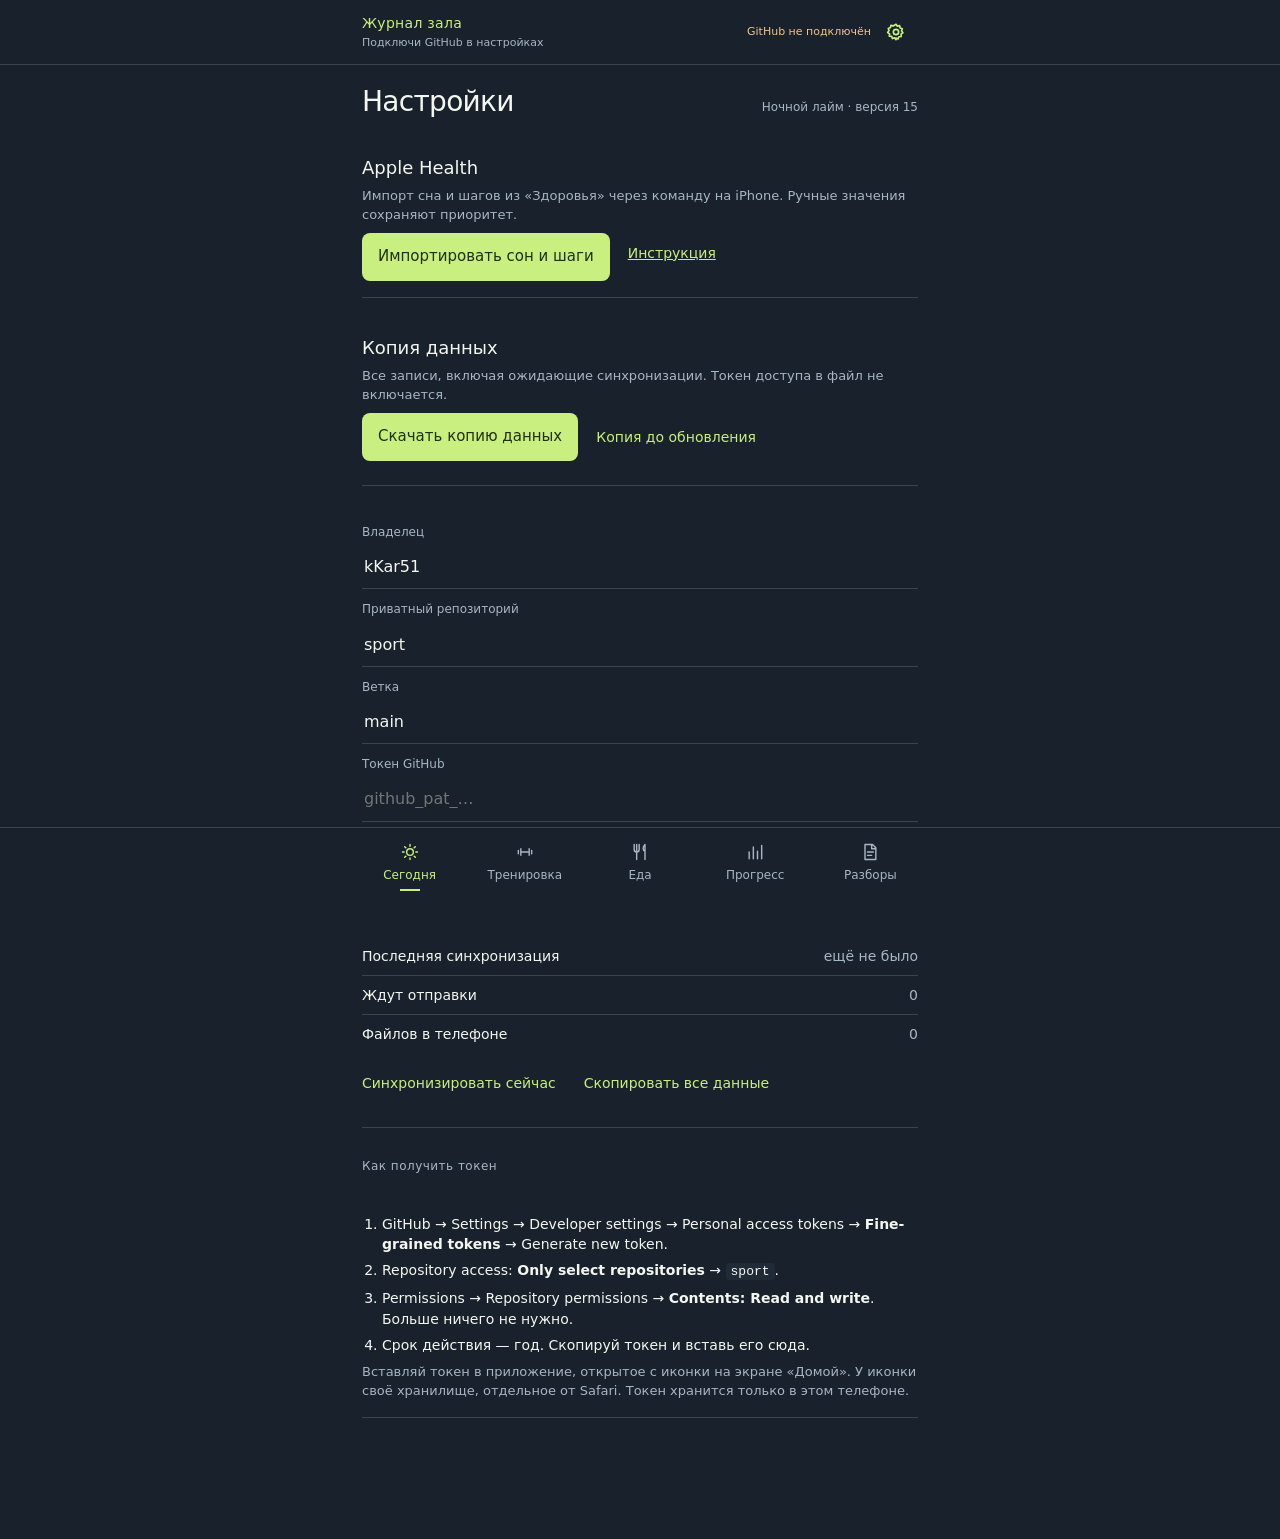
==== commit 2968c350: "Add private weekly and food review reader" ====
--- a/index.html
+++ b/index.html
@@ -14,8 +14,9 @@
 <link rel="icon" type="image/png" href="icons/icon-192.png">
 <link rel="manifest" href="manifest.webmanifest">
 <title>Журнал зала</title>
-<link rel="stylesheet" href="app.css?v=14">
-<link rel="stylesheet" href="progress.css?v=14">
+<link rel="stylesheet" href="app.css?v=15">
+<link rel="stylesheet" href="progress.css?v=15">
+<link rel="stylesheet" href="reviews.css?v=15">
 </head>
 <body>
 <header class="top">
@@ -44,14 +45,16 @@
     <button type="button" role="tab" data-tab="today" aria-selected="false"><svg viewBox="0 0 24 24" width="20" height="20" fill="none" stroke="currentColor" stroke-width="1.7" stroke-linecap="round" stroke-linejoin="round" aria-hidden="true"><path d="M7 8v8m10-8v8M4 10v4m16-4v4M7 12h10"/></svg><span>Тренировка</span></button>
     <button type="button" role="tab" data-tab="food" aria-selected="false"><svg viewBox="0 0 24 24" width="20" height="20" fill="none" stroke="currentColor" stroke-width="1.7" stroke-linecap="round" stroke-linejoin="round" aria-hidden="true"><path d="M5 3v6a3 3 0 0 0 6 0V3M8 3v18M18 3v18m0-18c-3 3-3 7 0 8"/></svg><span>Еда</span></button>
     <button type="button" role="tab" data-tab="stats" aria-selected="false"><svg viewBox="0 0 24 24" width="20" height="20" fill="none" stroke="currentColor" stroke-width="1.7" stroke-linecap="round" stroke-linejoin="round" aria-hidden="true"><path d="M5 20V12m5 8V6m5 14v-9m5 9V4"/></svg><span>Прогресс</span></button>
+    <button type="button" role="tab" data-tab="reviews" aria-selected="false"><svg viewBox="0 0 24 24" width="20" height="20" fill="none" stroke="currentColor" stroke-width="1.7" stroke-linecap="round" stroke-linejoin="round" aria-hidden="true"><path d="M6 3h9l4 4v14H6zM14 3v5h5M9 12h7M9 16h5"/></svg><span>Разборы</span></button>
   </div>
 </nav>
 <noscript><p class="wrap">Для журнала нужен включённый JavaScript.</p></noscript>
-<script src="health.js?v=14"></script>
-<script src="progress.js?v=14"></script>
-<script src="progress-view.js?v=14"></script>
-<script src="muscles.js?v=14"></script>
-<script src="stats.js?v=14"></script>
-<script src="app.js?v=14"></script>
+<script src="health.js?v=15"></script>
+<script src="progress.js?v=15"></script>
+<script src="progress-view.js?v=15"></script>
+<script src="muscles.js?v=15"></script>
+<script src="stats.js?v=15"></script>
+<script src="reviews.js?v=15"></script>
+<script src="app.js?v=15"></script>
 </body>
 </html>
--- a/app.css
+++ b/app.css
@@ -322,7 +322,7 @@
 .check .box{border-radius:50%}
 .x-del{min-width:44px;min-height:44px;border:0;background:none}
 .tabs{background:var(--bg)}
-.tabs-in{grid-template-columns:repeat(4,minmax(0,1fr));padding:7px 12px 9px}
+.tabs-in{grid-template-columns:repeat(5,minmax(0,1fr));padding:7px 12px 9px}
 .tabs button{font-weight:400;min-height:56px;padding:5px 2px;display:flex;align-items:center;justify-content:center;flex-direction:column;gap:5px;font-size:12px;position:relative}
 .tabs button[aria-selected="true"]{box-shadow:none}
 .tabs button[aria-selected="true"]::after{content:"";position:absolute;bottom:0;left:calc(50% - 10px);width:20px;height:2px;background:var(--accent)}
--- a/reviews.css
+++ b/reviews.css
@@ -0,0 +1,31 @@
+/* Private reports use the journal's existing palette and remain readable on phones. */
+.reviews-head{margin:12px 0 24px}
+.reviews-head h2{font-size:26px;letter-spacing:-.7px;margin:0 0 8px}
+.reviews-head p{color:var(--muted);line-height:1.55;margin:0}
+.review-list{list-style:none;margin:0;padding:0;display:grid;gap:12px}
+.review-card{display:block;width:100%;padding:18px;border:1px solid var(--line);border-radius:16px;background:var(--surface-2);text-align:left;color:var(--ink)}
+.review-card small,.review-kind{display:block;color:var(--accent);font-size:12px;line-height:1.5;margin-bottom:8px}
+.review-card b{display:block;font-size:17px;line-height:1.45;overflow-wrap:anywhere}
+.review-card>span{display:block;color:var(--muted);font-size:13px;margin-top:12px}
+.review-title{font-size:25px;line-height:1.25;letter-spacing:-.6px;margin:0 0 20px;overflow-wrap:anywhere}
+.review-article{min-width:0;line-height:1.7;overflow-wrap:anywhere;padding-bottom:20px}
+.review-article h3{font-size:21px;line-height:1.35;margin:28px 0 12px}
+.review-article h4,.review-article h5,.review-article h6{font-size:17px;line-height:1.4;margin:24px 0 10px}
+.review-article p{margin:0 0 16px}
+.review-article ul,.review-article ol{padding-left:24px;margin:0 0 20px}
+.review-article li{margin:0 0 12px;padding-left:3px}
+.review-article a,.review-inline-link{color:var(--accent);text-decoration:underline;text-underline-offset:3px}
+.review-inline-link{display:inline;background:none;border:0;padding:0;text-align:left;line-height:inherit;font:inherit;overflow-wrap:anywhere}
+.review-article code{font-size:.88em;background:var(--surface-2);padding:2px 4px;border-radius:4px;white-space:normal}
+.review-article pre{overflow:auto;padding:12px;background:var(--surface-2);border-radius:10px}
+.review-article pre code{white-space:pre;padding:0}
+.review-article blockquote{border-left:3px solid var(--accent);margin:16px 0;padding-left:16px;color:var(--muted)}
+.review-table{max-width:100%;overflow-x:auto;margin:16px 0 24px;border:1px solid var(--line);border-radius:12px}
+.review-table table{width:100%;border-collapse:collapse;min-width:480px;font-size:13px;line-height:1.5}
+.review-table th,.review-table td{padding:10px;text-align:left;vertical-align:top;border-bottom:1px solid var(--line)}
+.review-table th{background:var(--surface-2)}
+.review-table tr:last-child td{border-bottom:0}
+.review-sources{margin:24px 0 0;border-top:1px solid var(--line);padding-top:16px;font-size:13px;color:var(--muted)}
+.review-sources summary{font-size:14px;margin-bottom:12px;min-height:36px}
+.review-sync{margin-top:24px}
+@media(max-width:380px){.tabs-in{padding-left:4px;padding-right:4px}.tabs button span{font-size:10px}}
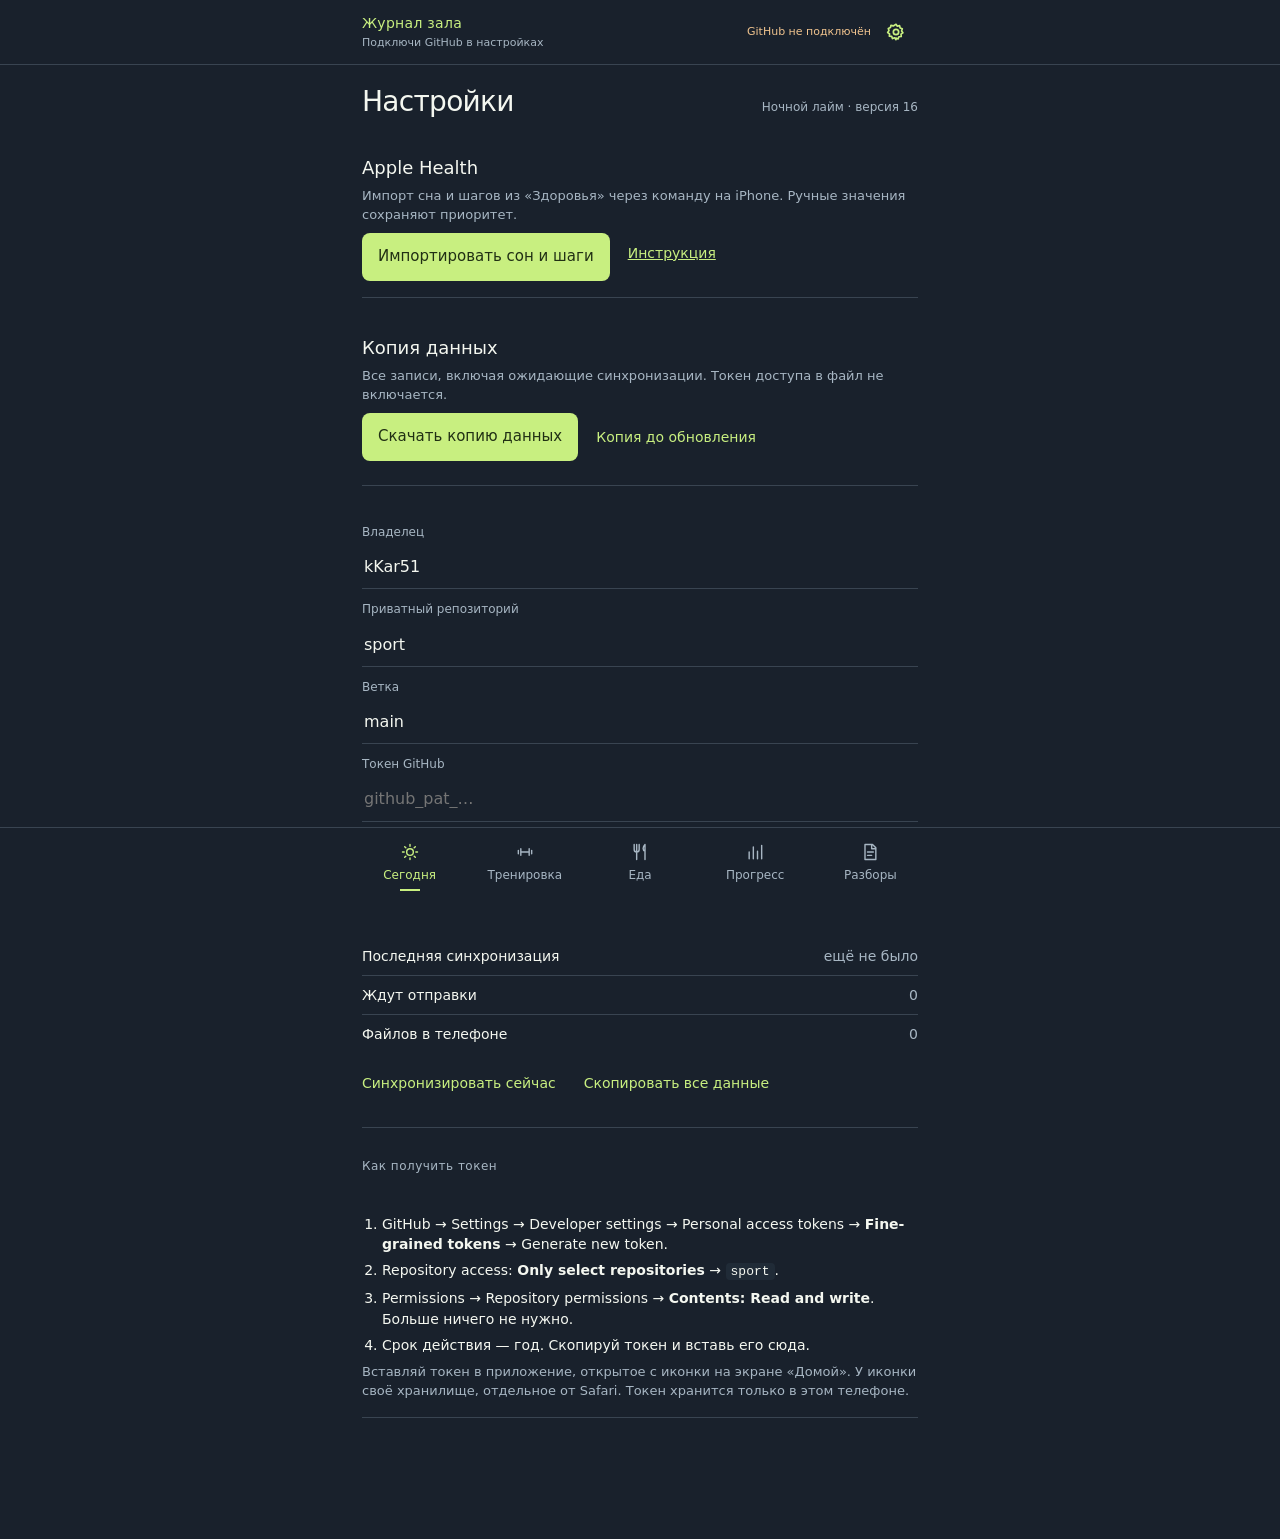
==== commit ef366297: "Use a neutral food example and refresh offline cache v16" ====
--- a/index.html
+++ b/index.html
@@ -14,9 +14,9 @@
 <link rel="icon" type="image/png" href="icons/icon-192.png">
 <link rel="manifest" href="manifest.webmanifest">
 <title>Журнал зала</title>
-<link rel="stylesheet" href="app.css?v=15">
-<link rel="stylesheet" href="progress.css?v=15">
-<link rel="stylesheet" href="reviews.css?v=15">
+<link rel="stylesheet" href="app.css?v=16">
+<link rel="stylesheet" href="progress.css?v=16">
+<link rel="stylesheet" href="reviews.css?v=16">
 </head>
 <body>
 <header class="top">
@@ -49,12 +49,12 @@
   </div>
 </nav>
 <noscript><p class="wrap">Для журнала нужен включённый JavaScript.</p></noscript>
-<script src="health.js?v=15"></script>
-<script src="progress.js?v=15"></script>
-<script src="progress-view.js?v=15"></script>
-<script src="muscles.js?v=15"></script>
-<script src="stats.js?v=15"></script>
-<script src="reviews.js?v=15"></script>
-<script src="app.js?v=15"></script>
+<script src="health.js?v=16"></script>
+<script src="progress.js?v=16"></script>
+<script src="progress-view.js?v=16"></script>
+<script src="muscles.js?v=16"></script>
+<script src="stats.js?v=16"></script>
+<script src="reviews.js?v=16"></script>
+<script src="app.js?v=16"></script>
 </body>
 </html>
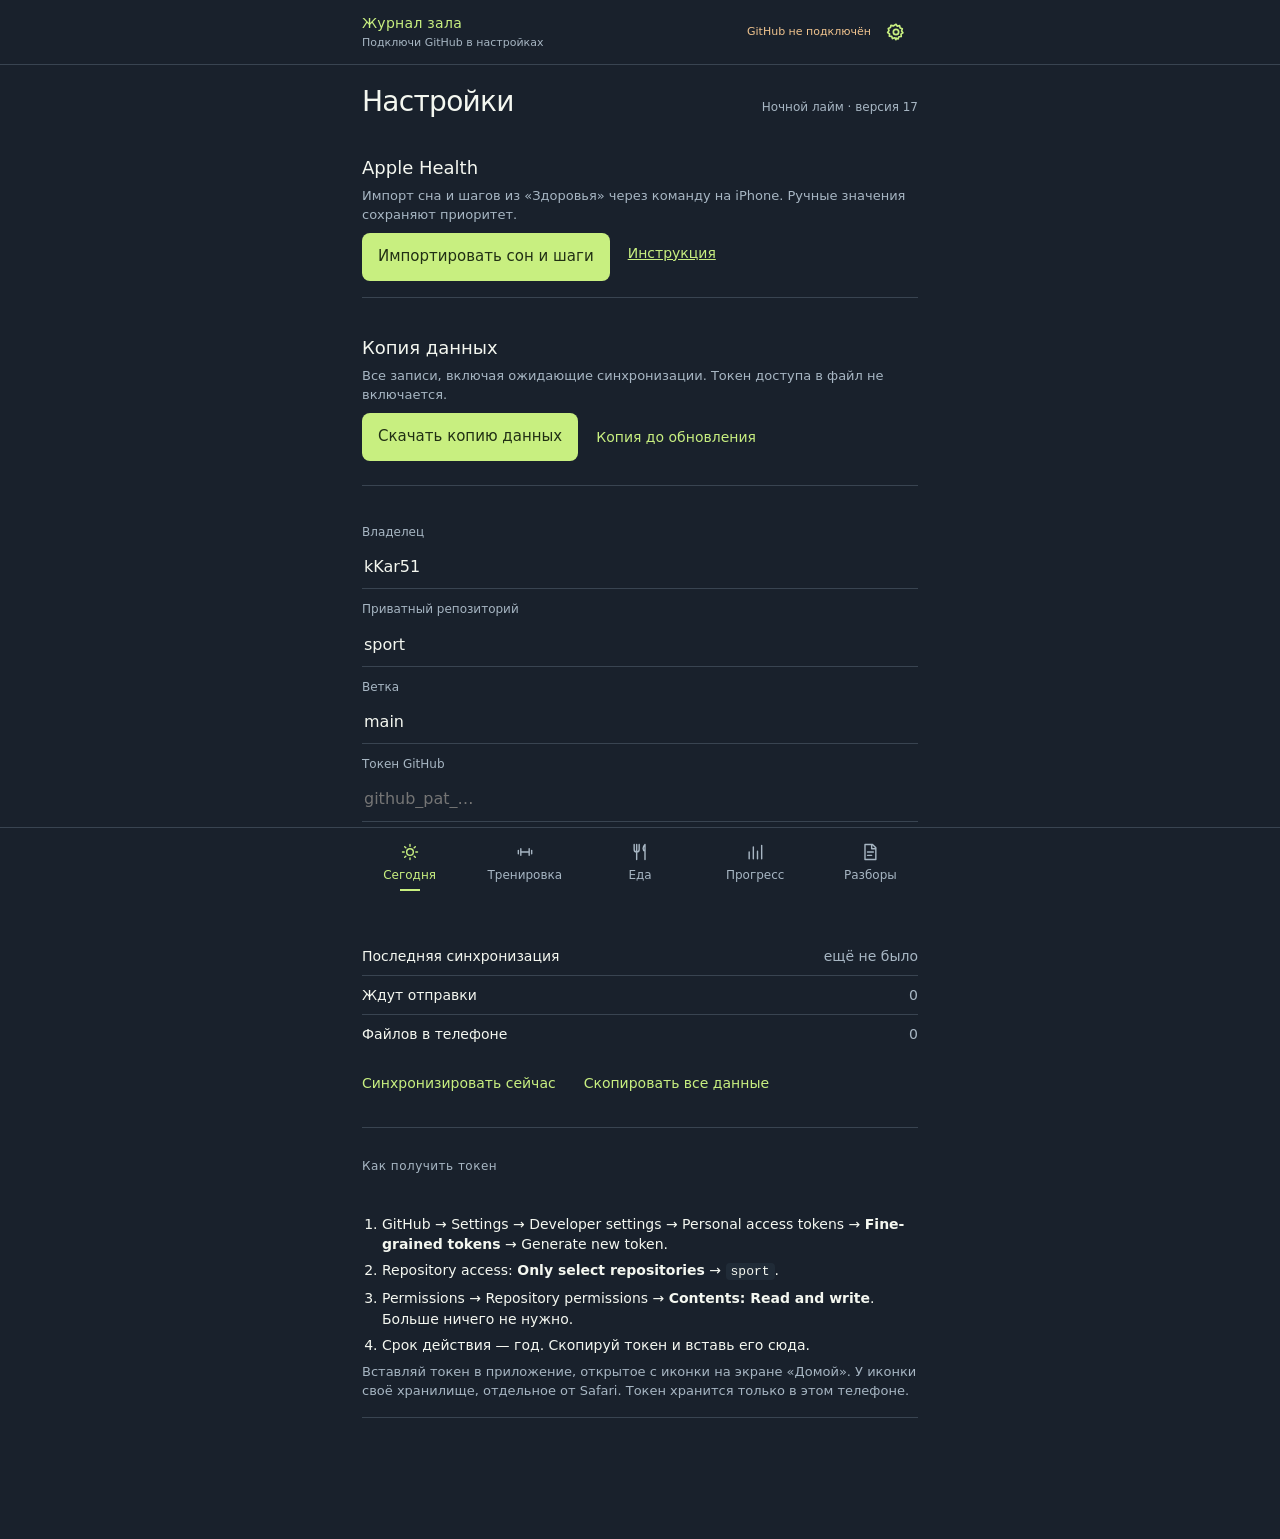
==== commit 51e85dd1: "v17: day program switch, calisthenics catalog, weight labels, metric fixes - Several programs in pro" ====
--- a/index.html
+++ b/index.html
@@ -14,9 +14,9 @@
 <link rel="icon" type="image/png" href="icons/icon-192.png">
 <link rel="manifest" href="manifest.webmanifest">
 <title>Журнал зала</title>
-<link rel="stylesheet" href="app.css?v=16">
-<link rel="stylesheet" href="progress.css?v=16">
-<link rel="stylesheet" href="reviews.css?v=16">
+<link rel="stylesheet" href="app.css?v=17">
+<link rel="stylesheet" href="progress.css?v=17">
+<link rel="stylesheet" href="reviews.css?v=17">
 </head>
 <body>
 <header class="top">
@@ -49,12 +49,12 @@
   </div>
 </nav>
 <noscript><p class="wrap">Для журнала нужен включённый JavaScript.</p></noscript>
-<script src="health.js?v=16"></script>
-<script src="progress.js?v=16"></script>
-<script src="progress-view.js?v=16"></script>
-<script src="muscles.js?v=16"></script>
-<script src="stats.js?v=16"></script>
-<script src="reviews.js?v=16"></script>
-<script src="app.js?v=16"></script>
+<script src="health.js?v=17"></script>
+<script src="progress.js?v=17"></script>
+<script src="progress-view.js?v=17"></script>
+<script src="muscles.js?v=17"></script>
+<script src="stats.js?v=17"></script>
+<script src="reviews.js?v=17"></script>
+<script src="app.js?v=17"></script>
 </body>
 </html>
--- a/app.css
+++ b/app.css
@@ -415,6 +415,7 @@
 .st-seg{display:flex;gap:6px}
 .st-seg button{border:1px solid var(--line);border-radius:99px;background:none;color:var(--muted);padding:5px 12px;font-size:13px;min-height:32px}
 .st-seg button[aria-pressed="true"]{border-color:var(--accent);color:var(--accent)}
+.day-prog{margin:4px 0 10px}
 .st-big{display:grid;gap:2px}
 .st-big b{font-size:36px;font-weight:500;letter-spacing:-.8px;line-height:1.05;font-variant-numeric:tabular-nums}
 .st-big span{font-size:13px;color:var(--muted)}
@@ -566,6 +567,7 @@
 .st-prev{stroke:var(--ink);stroke-width:2;stroke-opacity:.6}
 .st-bar.soft2{fill-opacity:.4}
 .plates{font-size:12px;color:var(--muted);margin-top:-2px}
+.plates.warn-text{color:var(--warn)}
 .st-legend i.lg-cone{background:var(--accent);opacity:.25}
 .st-legend i.lg-fc{height:0;border-top:2px dashed var(--accent);border-radius:0}
 .st-legend i.lg-prior{height:0;border-top:2px dotted var(--warn);border-radius:0}
@@ -586,6 +588,5 @@
 .rest-timer{gap:8px;padding:8px 8px 8px 16px;max-width:calc(100vw - 24px)}
 .rest-timer>span{white-space:nowrap;min-width:92px}
 .rest-timer .rt-adj{display:flex;gap:4px}
-.rest-timer .rt-adj button{min-width:40px;min-height:36px;padding:0 6px;background:transparent;color:var(--on-accent);border:1.5px solid var(--on-accent);font-variant-numeric:tabular-nums}
-.rest-timer .rt-skip{min-height:36px}
-@media (max-width:380px){.rest-timer .rt-skip{padding:6px 8px;font-size:12px}.rest-timer>span{min-width:84px}}
+.rest-timer .rt-adj button{min-width:56px;min-height:40px;padding:0 10px;background:transparent;color:var(--on-accent);border:1.5px solid var(--on-accent);font-variant-numeric:tabular-nums}
+.rest-timer .rt-skip{min-height:40px}
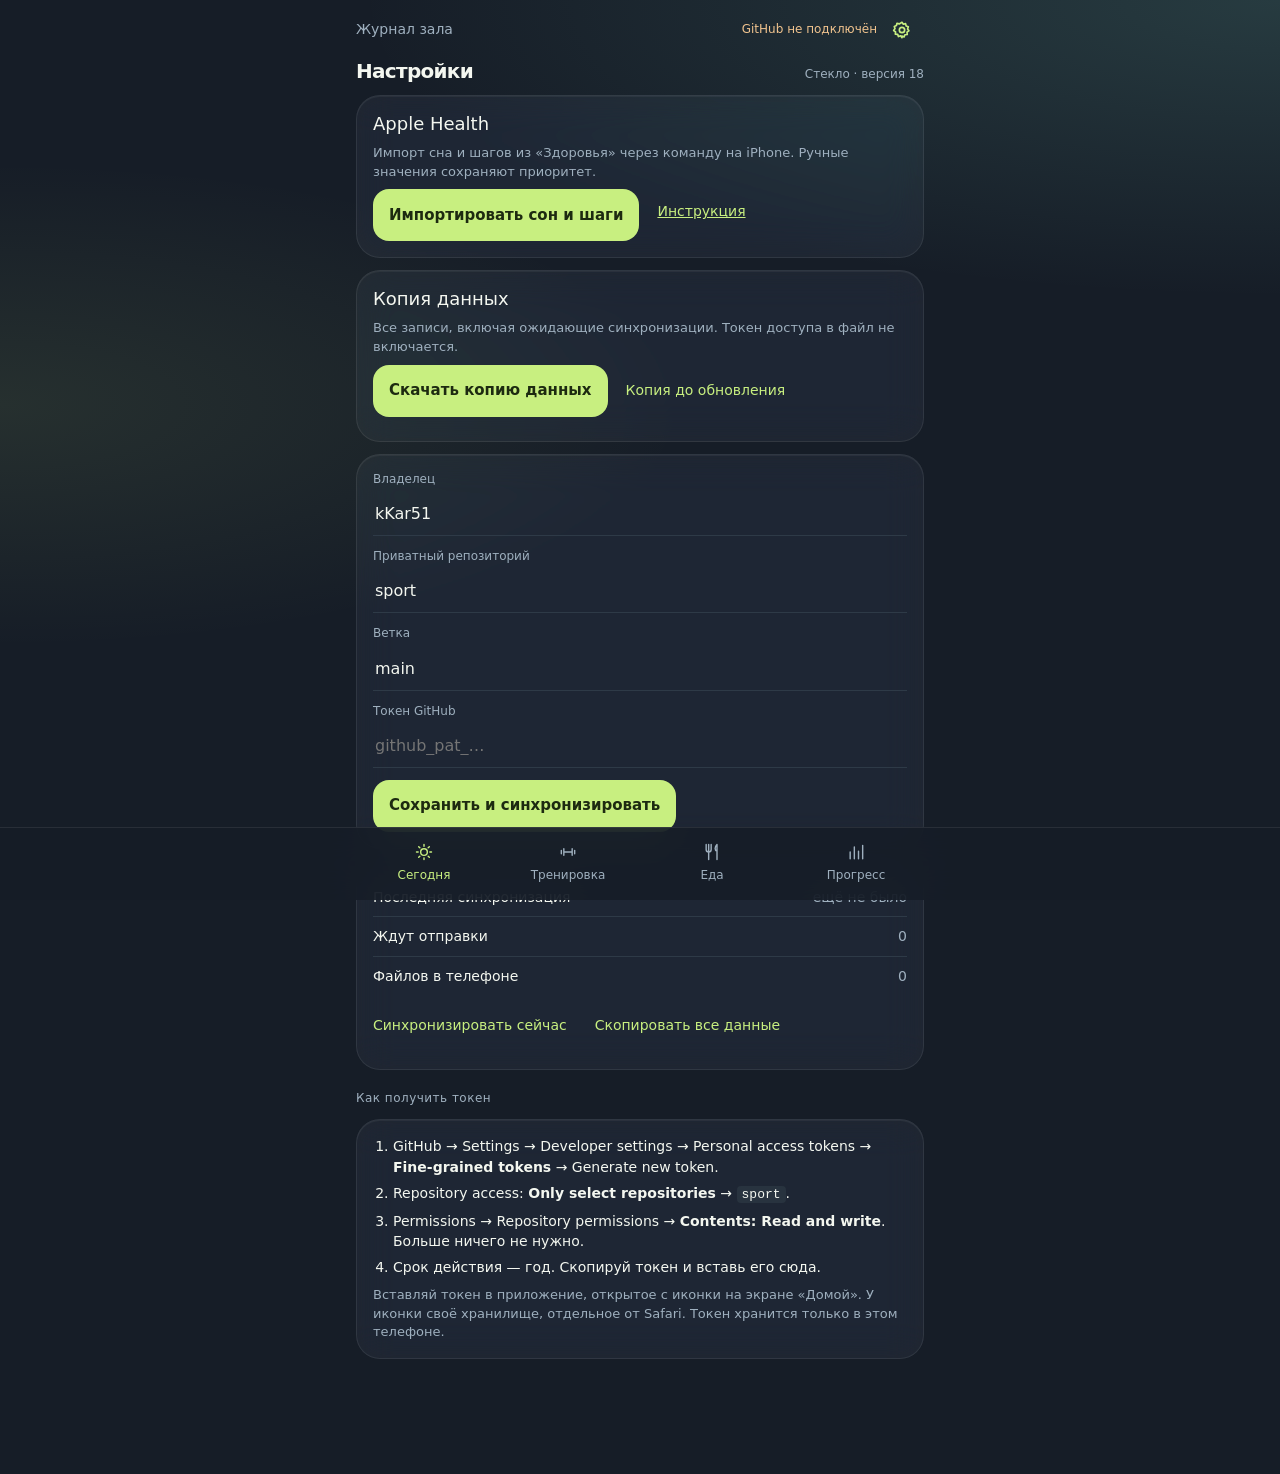
==== commit c2ae050d: "v18: glass design, four-card progress, bottom sheets - Glass style (glass.css, loaded last): translu" ====
--- a/index.html
+++ b/index.html
@@ -14,9 +14,10 @@
 <link rel="icon" type="image/png" href="icons/icon-192.png">
 <link rel="manifest" href="manifest.webmanifest">
 <title>Журнал зала</title>
-<link rel="stylesheet" href="app.css?v=17">
-<link rel="stylesheet" href="progress.css?v=17">
-<link rel="stylesheet" href="reviews.css?v=17">
+<link rel="stylesheet" href="app.css?v=18">
+<link rel="stylesheet" href="progress.css?v=18">
+<link rel="stylesheet" href="reviews.css?v=18">
+<link rel="stylesheet" href="glass.css?v=18">
 </head>
 <body>
 <header class="top">
@@ -45,16 +46,15 @@
     <button type="button" role="tab" data-tab="today" aria-selected="false"><svg viewBox="0 0 24 24" width="20" height="20" fill="none" stroke="currentColor" stroke-width="1.7" stroke-linecap="round" stroke-linejoin="round" aria-hidden="true"><path d="M7 8v8m10-8v8M4 10v4m16-4v4M7 12h10"/></svg><span>Тренировка</span></button>
     <button type="button" role="tab" data-tab="food" aria-selected="false"><svg viewBox="0 0 24 24" width="20" height="20" fill="none" stroke="currentColor" stroke-width="1.7" stroke-linecap="round" stroke-linejoin="round" aria-hidden="true"><path d="M5 3v6a3 3 0 0 0 6 0V3M8 3v18M18 3v18m0-18c-3 3-3 7 0 8"/></svg><span>Еда</span></button>
     <button type="button" role="tab" data-tab="stats" aria-selected="false"><svg viewBox="0 0 24 24" width="20" height="20" fill="none" stroke="currentColor" stroke-width="1.7" stroke-linecap="round" stroke-linejoin="round" aria-hidden="true"><path d="M5 20V12m5 8V6m5 14v-9m5 9V4"/></svg><span>Прогресс</span></button>
-    <button type="button" role="tab" data-tab="reviews" aria-selected="false"><svg viewBox="0 0 24 24" width="20" height="20" fill="none" stroke="currentColor" stroke-width="1.7" stroke-linecap="round" stroke-linejoin="round" aria-hidden="true"><path d="M6 3h9l4 4v14H6zM14 3v5h5M9 12h7M9 16h5"/></svg><span>Разборы</span></button>
   </div>
 </nav>
 <noscript><p class="wrap">Для журнала нужен включённый JavaScript.</p></noscript>
-<script src="health.js?v=17"></script>
-<script src="progress.js?v=17"></script>
-<script src="progress-view.js?v=17"></script>
-<script src="muscles.js?v=17"></script>
-<script src="stats.js?v=17"></script>
-<script src="reviews.js?v=17"></script>
-<script src="app.js?v=17"></script>
+<script src="health.js?v=18"></script>
+<script src="progress.js?v=18"></script>
+<script src="progress-view.js?v=18"></script>
+<script src="muscles.js?v=18"></script>
+<script src="stats.js?v=18"></script>
+<script src="reviews.js?v=18"></script>
+<script src="app.js?v=18"></script>
 </body>
 </html>
--- a/progress.css
+++ b/progress.css
@@ -17,3 +17,6 @@
 .progress-empty{fill:var(--ink,#f4f7f0);font-size:16px;font-weight:600}
 .progress-empty-sub{fill:var(--muted,#a7b6c3);font-size:12px}
 @media (prefers-reduced-motion:no-preference){.progress-selected{transition:fill-opacity .12s ease}}
+/* New training cycle: a quiet dashed marker on the timeline. */
+.st-cycle-mark,.progress-cycle-mark{stroke:var(--muted);stroke-width:1;stroke-dasharray:3 3;opacity:.8}
+.progress-cycle-label{fill:var(--muted);font-size:12px}
--- a/glass.css
+++ b/glass.css
@@ -0,0 +1,237 @@
+/* Glass, v18: translucent panels on a dark background with soft teal and lime glows.
+   Loaded last; overrides Night Lime layout. Lime = what you tap or picked, green = on target, teal = chart lines. */
+:root{
+  --bg:#161d27;--surface:#1f2833;--surface-2:#28333f;--ink:#f4f7f0;--muted:#9fb0bf;--line:#2e3a47;
+  --accent:#c8ef80;--accent-soft:rgba(200,239,128,.14);--on-accent:#1d2a10;--good:#8fdc9c;--good-soft:rgba(143,220,156,.14);--warn:#f0c38e;--bad:#ffaaa5;--series:#7fd8c4;
+  --glass:rgba(255,255,255,.045);--glass-line:rgba(255,255,255,.08);--glass-2:rgba(255,255,255,.08);
+  color-scheme:dark;
+}
+html{background:var(--bg)}
+body{background:radial-gradient(120% 55% at 100% 0%,rgba(127,216,196,.16),transparent 60%),radial-gradient(90% 45% at 0% 45%,rgba(200,239,128,.09),transparent 60%),var(--bg);background-attachment:fixed;color:var(--ink);padding-bottom:calc(84px + env(safe-area-inset-bottom,0px))}
+body.sheet-open{overflow:hidden}
+.good{color:var(--good)}.warn{color:var(--warn)}.muted{color:var(--muted)}
+
+/* header: one line */
+.top{position:relative;background:transparent;border:0}
+.top-in{padding:8px 16px 0}
+.cycle-title{font-size:14px;font-weight:500;color:var(--muted);letter-spacing:0}
+.cycle-sub,.strip{display:none}
+.status{font-size:12px;color:var(--muted)}
+.gear{width:44px;height:44px;color:var(--muted)}
+.wrap{padding:8px 16px 32px;gap:12px}
+
+/* panels */
+.glass,.td-plan,.daily-entry,.td-todo,.ex,.pg-card,.panel,.wk-summary{background:var(--glass)!important;border:1px solid var(--glass-line)!important;border-radius:24px!important;padding:16px!important;-webkit-backdrop-filter:blur(18px) saturate(140%);backdrop-filter:blur(18px) saturate(140%);box-shadow:inset 0 1px 0 rgba(255,255,255,.05)}
+.glass-tile{background:linear-gradient(135deg,rgba(200,239,128,.16),rgba(127,216,196,.08))!important;border-color:rgba(200,239,128,.16)!important}
+.td-label{display:block;font-size:14px;font-weight:400;color:var(--muted);margin:0 0 4px;letter-spacing:0;text-transform:none}
+.glass-tile .td-label{color:var(--accent);opacity:.9}
+.td-plan h2{font-size:32px;font-weight:600;letter-spacing:-.5px;line-height:1.15;margin:0}
+.td-plan p{font-size:14px;color:var(--muted);margin:4px 0 0}
+.td-plan .btn{margin-top:12px}
+.td-plan .text-button{margin-top:4px;padding:0;min-height:44px}
+.td-done{color:var(--good)!important}
+
+/* ⓘ */
+.info{display:inline-grid;place-items:center;width:22px;height:22px;border-radius:99px;border:1px solid var(--muted);background:none;color:var(--muted);font:italic 600 12px/1 Georgia,serif;vertical-align:middle;padding:0;position:relative;flex:none;cursor:pointer}
+.info::before{content:"";position:absolute;inset:-11px}
+
+/* buttons */
+.btn{min-height:52px;border-radius:16px;background:var(--accent);color:var(--on-accent);border:0;font-weight:600}
+.btn-ghost{border-radius:14px}
+.text-button{color:var(--accent)}
+
+/* date bar */
+.datebar{border:0;padding:0;margin:0 -8px}
+.datebar .d b{font-size:20px;font-weight:600}
+.datebar .d span{font-size:12px}
+
+/* week strip: fixed rows */
+.td-week{display:grid;grid-template-columns:repeat(7,minmax(0,1fr));gap:0;margin:0 -4px}
+.td-day{display:flex!important;flex-direction:column;align-items:center;gap:4px;padding:4px 0!important;border:0;background:none!important;color:var(--ink);min-height:0!important}
+.td-day .wd{height:16px;line-height:16px;font-size:12px;color:var(--muted)}
+.td-day .dn{width:36px;height:36px;display:grid;place-items:center;border-radius:99px;font-size:16px;font-weight:600;font-variant-numeric:tabular-nums}
+.td-day.sel .dn{box-shadow:inset 0 0 0 1.5px var(--accent)}
+.td-day.now .dn{background:var(--accent);color:var(--on-accent)}
+.td-day .dot{width:12px;height:12px;border-radius:99px;border:1.5px solid var(--line);box-sizing:border-box}
+.td-day.k-gym .dot{background:var(--good);border-color:var(--good)}
+.td-day.k-run .dot{background:var(--muted);border-color:var(--muted);transform:scale(.6)}
+.td-day.k-rest .dot,.td-day.k-plan .dot{border-color:transparent}
+
+/* morning */
+.daily-entry{display:block}
+.daily-entry>h2.td-label{font-size:14px;font-weight:400;letter-spacing:0;margin:0 0 4px}
+.daily-row{min-height:52px;border:0}
+.daily-metric{font-size:16px;color:var(--ink)}
+.daily-value input{width:96px;min-height:44px;border:0;border-radius:12px;background:var(--glass-2);padding:0 12px;font-size:20px;font-weight:600;text-align:right}
+.daily-sleep input{width:52px;font-size:20px;padding:0 8px}
+.daily-value span{font-size:12px}
+.daily-previous{font-size:12px;margin:2px 0 0}
+.daily-actions{margin-top:12px}
+.daily-status{font-size:12px}
+
+/* mood: one segmented scale */
+.td-mood{display:block;margin-top:16px;border:0;padding:0}
+.td-mood-btns{display:grid!important;grid-template-columns:repeat(5,1fr);gap:2px;border-radius:14px;overflow:hidden;margin-top:4px}
+.td-mood-btns button{min-height:44px;border:0!important;border-radius:0!important;background:var(--glass-2)!important;color:var(--muted);font-size:16px;font-weight:600;width:auto!important;height:auto!important}
+.td-mood-btns button[aria-pressed="true"]{background:var(--accent)!important;color:var(--on-accent)}
+.td-scale-l{display:flex;justify-content:space-between;font-size:12px;color:var(--muted);margin-top:4px}
+
+/* list rows */
+.td-todo{display:block}
+.td-row{display:grid!important;grid-template-columns:1fr auto 20px;gap:8px;align-items:center;width:100%;min-height:52px;border:0!important;background:none;color:inherit;padding:4px 0!important;text-align:left}
+.td-row-t{font-size:16px}
+.td-row-v{font-size:16px;font-weight:600;color:var(--ink)}
+.td-row.ok .td-row-v{color:var(--good)}
+.chev{display:grid;place-items:center;color:var(--muted)}
+.chev svg{width:18px;height:18px}
+
+/* tab bar: four tabs */
+.tabs{background:rgba(22,29,39,.88);-webkit-backdrop-filter:blur(18px);backdrop-filter:blur(18px);border-top:1px solid var(--glass-line)}
+.tabs-in{grid-template-columns:repeat(4,minmax(0,1fr))!important}
+.tabs button[aria-selected="true"]{color:var(--accent)}
+.tabs button[aria-selected="true"]::after{display:none}
+
+/* training */
+.day-prog{display:grid!important;grid-template-columns:1fr 1fr;gap:4px;background:var(--glass-2);border-radius:14px;padding:4px}
+.day-prog button{min-height:40px;border:0!important;border-radius:10px!important;background:none;color:var(--muted);font-size:14px}
+.day-prog button[aria-pressed="true"]{background:rgba(255,255,255,.12);color:var(--ink);font-weight:600}
+.chips{display:flex;flex-wrap:wrap;gap:8px}
+/* The day's sessions scroll in one row; food chips keep wrapping. */
+.chips[aria-label="Что сегодня"]{flex-wrap:nowrap;overflow-x:auto;margin:0 -16px;padding:0 16px;scrollbar-width:none;min-width:0}
+.chips[aria-label="Что сегодня"]::-webkit-scrollbar{display:none}
+.chip{min-height:40px;padding:0 14px!important;border:0!important;border-radius:12px!important;background:var(--glass-2)!important;color:var(--muted);font-size:14px;max-width:100%;overflow:hidden;text-overflow:ellipsis}
+.chips[aria-label="Что сегодня"] .chip{flex:none;white-space:nowrap}
+.wrap>*{min-width:0}
+.chip[aria-pressed="true"]{background:var(--accent)!important;color:var(--on-accent)!important;font-weight:600}
+.chip[aria-pressed="true"] small{color:var(--on-accent);opacity:.7}
+.phase-hint{font-size:14px;color:var(--muted);margin:0;display:flex;align-items:center;gap:6px}
+.ses-head h2{font-size:20px;font-weight:600}
+.wk-progress{font-size:14px;color:var(--muted)}
+.exlist{display:grid;gap:12px;padding:0;margin:0;list-style:none}
+.ex{display:block!important}
+.ex-top{display:grid;grid-template-columns:18px minmax(0,1fr)!important;gap:6px;align-items:start}
+.ex-n{font-size:14px!important;color:var(--muted)!important;font-weight:400!important;line-height:1.6!important}
+.ex-name{display:flex;align-items:flex-start;gap:8px;justify-content:space-between}
+.ex-name h3{font-size:16px;font-weight:600;line-height:1.35;margin:0}
+.ex .target{font-size:14px;color:var(--muted);margin:2px 0 8px 24px}
+.up-badge{display:inline-block;margin:0 0 8px 24px;padding:4px 10px;border-radius:8px;background:var(--good-soft);color:var(--good);font-size:14px}
+.ex .plates{margin-left:24px;font-size:12px}
+.sets{display:grid;gap:0}
+.set.g{display:grid!important;grid-template-columns:16px minmax(0,1fr) 60px 60px 44px!important;gap:8px!important;align-items:center;min-height:52px!important}
+.set.g.nw{grid-template-columns:16px minmax(0,1fr) 72px 44px!important}
+.set.g.head{min-height:20px!important;font-size:12px;color:var(--muted)}
+.set.g.head span{text-align:center}
+.set.g.head span:nth-child(2){text-align:left}
+.set-prev{font-size:14px;color:var(--muted);font-variant-numeric:tabular-nums;white-space:nowrap;overflow:hidden;text-overflow:ellipsis}
+.set.g input.cell{width:100%;min-width:0;min-height:40px;border:0!important;border-radius:10px!important;background:var(--glass-2)!important;text-align:center;font-size:18px;font-weight:600;padding:0 4px;color:var(--ink);font-variant-numeric:tabular-nums}
+.set.g input.cell::placeholder{color:var(--muted);font-weight:400;opacity:.75}
+.set.g.done input.cell{background:none!important;color:var(--muted)}
+.set-ok{width:44px!important;height:48px!important;border:0!important;background:none!important;padding:0!important;display:grid;place-items:center;border-radius:0!important;box-shadow:none!important}
+.set-ok i{width:28px;height:28px;border-radius:8px;border:1.5px solid var(--muted);display:grid;place-items:center;color:transparent;opacity:.75}
+.set-ok[aria-pressed="true"] i{background:var(--good);border-color:var(--good);color:var(--on-accent);opacity:1}
+.ex-foot{display:flex;justify-content:flex-start!important;gap:24px!important;margin:4px 0 0 24px}
+.ex-foot .text-button{min-height:44px;padding:0;font-size:14px}
+.after-line{font-size:14px;color:var(--muted);display:flex;align-items:center;gap:6px}
+.banner{border-radius:16px}
+
+/* rest timer: time and buttons side by side */
+.rest-timer{left:16px!important;right:16px!important;max-width:343px;margin:0 auto;bottom:calc(76px + env(safe-area-inset-bottom,0px))!important;display:flex!important;align-items:center;gap:4px;padding:4px 4px 4px 16px!important;border:0!important;border-radius:18px!important;background:rgba(40,51,63,.92)!important;-webkit-backdrop-filter:blur(16px);backdrop-filter:blur(16px);box-shadow:0 8px 24px rgba(0,0,0,.35)}
+.rest-timer[hidden]{display:none!important}
+.rest-timer>span{font-size:20px;font-weight:600;font-variant-numeric:tabular-nums;margin-right:auto}
+.rest-timer button{min-width:48px;height:44px;border:0;border-radius:12px;background:rgba(255,255,255,.06);color:var(--ink);font-size:14px}
+.rest-timer .rt-skip{background:none;color:var(--accent);padding:0 10px}
+
+/* progress cards */
+.pg-card{display:block!important;width:100%;text-align:left;color:inherit;font:inherit;position:relative;cursor:pointer}
+.pg-card>.chev{position:absolute;right:12px;top:16px}
+.pg-lbl{display:block;font-size:14px;color:var(--muted)}
+.pg-ans{display:block;font-size:16px;font-weight:600;margin-top:2px;padding-right:24px}
+.pg-body{display:grid;grid-template-columns:auto 1fr;gap:12px;align-items:end;margin-top:8px}
+.pg-hero{font-size:32px;font-weight:600;line-height:1.1;letter-spacing:-.5px;font-variant-numeric:tabular-nums;white-space:nowrap}
+.pg-hero small{font-size:14px;color:var(--muted);margin-left:4px;letter-spacing:0;font-weight:400}
+.pg-spark{min-width:0;display:block}
+.pg-spark svg{display:block;width:100%;height:auto;max-height:72px}
+.pg-foot{display:block;font-size:14px;color:var(--muted);margin-top:8px}
+.pg-svg{overflow:visible}
+.pg-line{fill:none;stroke:var(--series);stroke-width:2.5;stroke-linejoin:round;stroke-linecap:round}
+.pg-area{fill:var(--series);opacity:.14}
+.pg-pt{fill:var(--bg);stroke:var(--series);stroke-width:2}
+.pg-pt.last{fill:var(--series)}
+.pg-val{fill:var(--ink);font-size:14px;font-weight:600}
+.pg-dot{fill:var(--line)}.pg-dot.on{fill:var(--good)}
+.pg-run{fill:var(--muted)}
+.pg-links{display:block}
+.ladder{display:flex;gap:4px;align-items:center;grid-column:1/-1;margin-top:6px;width:100%}
+.ladder i{flex:1;height:6px;border-radius:99px;background:var(--line)}
+.ladder i.on{background:var(--good)}
+.pg-spark .ladder{margin:0 0 8px}
+
+/* charts: teal lines, no white */
+.st-trend{stroke:var(--series)!important}
+.st-dot{fill:var(--muted)!important;opacity:.6}
+.st-dot.last,.st-dot.on{fill:var(--series)!important;opacity:1}
+.st-band.now,.st-band{fill:var(--good)!important;opacity:.22}
+.st-bar{fill:var(--muted)!important;opacity:.55}
+.st-bar.low{fill:var(--warn)!important;opacity:.8}
+.st-goal{stroke:var(--good)!important;stroke-dasharray:4 3}
+
+/* sheets */
+.sh-bd{position:fixed;inset:0;background:rgba(0,0,0,.55);z-index:40;touch-action:none}
+.sh{position:fixed;left:0;right:0;bottom:0;max-width:600px;margin:0 auto;max-height:88vh;overflow:auto;overscroll-behavior:contain;-webkit-overflow-scrolling:touch;z-index:41;background:rgba(31,40,51,.95);-webkit-backdrop-filter:blur(24px);backdrop-filter:blur(24px);border-radius:24px 24px 0 0;border-top:1px solid var(--glass-line);padding:8px 16px calc(24px + env(safe-area-inset-bottom,0px));box-shadow:0 -8px 24px rgba(0,0,0,.35)}
+.sh.sh-tip{z-index:51;max-height:60vh}
+.sh-bd+.sh.sh-tip,.sh-tip{z-index:51}
+.sh.anim{animation:sh-up .25s ease}
+.sh-bd.anim{animation:sh-fade .2s ease}
+@keyframes sh-up{from{transform:translateY(100%)}to{transform:none}}
+@keyframes sh-fade{from{opacity:0}to{opacity:1}}
+.sh-grip{height:24px;display:grid;place-items:center;cursor:pointer}
+.sh-grip i{width:40px;height:4px;border-radius:99px;background:var(--line)}
+.sh-x{position:absolute;right:8px;top:8px;width:44px;height:44px;border:0;background:none;color:var(--muted);font-size:16px;cursor:pointer}
+.sh-body h2,.sh h2{font-size:20px;font-weight:600;line-height:1.3;margin:4px 48px 12px 0}
+.sh-body h3{font-size:14px;font-weight:600;color:var(--muted);margin:24px 0 4px;display:flex;align-items:center;gap:6px}
+.sh-text{font-size:16px;line-height:1.5;margin:0}
+.sh-note{font-size:12px;color:var(--muted);margin:8px 0 0}
+.sh-row{display:grid;grid-template-columns:1fr auto;gap:8px;align-items:center;width:100%;min-height:52px;padding:8px 0;border:0;border-bottom:1px solid var(--line);background:none;color:inherit;font:inherit;font-size:16px;text-align:left}
+button.sh-row{cursor:pointer}
+.sh-row>span{min-width:0;display:block}
+.sh-row>span>.info{margin-left:6px}
+.sh-row small{display:block;font-size:12px;color:var(--muted)}
+.sh-row b{font-weight:600;white-space:nowrap;text-align:right}
+.sh-row b small{display:inline;margin-left:4px}
+.sh-row[aria-pressed="true"] b{color:var(--good)}
+.sh-row.skill .ladder{grid-column:1/-1}
+.sh-seg{display:flex!important;gap:4px;background:var(--glass-2);border-radius:14px;padding:4px;margin:4px 0 12px}
+.sh-seg button{flex:1;min-height:40px!important;border:0!important;border-radius:10px!important;background:none;color:var(--muted);font-size:14px}
+.sh-seg button[aria-pressed="true"]{background:var(--accent)!important;color:var(--on-accent)!important;font-weight:600}
+.sh .st-paces{display:grid;grid-template-columns:repeat(3,1fr);gap:6px;margin:4px 0 8px}
+.sh .st-paces button{min-height:48px;border:0;border-radius:12px;background:var(--glass-2);color:var(--ink);display:flex;flex-direction:column;align-items:center;justify-content:center}
+.sh .st-paces button[aria-pressed="true"]{background:var(--accent);color:var(--on-accent)}
+.sh .st-paces small{font-size:12px;opacity:.75}
+.sh .text-button{margin-top:8px;min-height:44px;padding:0}
+.sh svg.st-chart{display:block;width:100%;height:auto}
+.reg-grid{display:grid;grid-template-columns:32px repeat(7,minmax(0,1fr));gap:6px;margin:8px 0}
+.rg-h{font-size:12px;color:var(--muted);text-align:center;align-self:center}
+.rg-c{display:block;aspect-ratio:1;border-radius:8px;background:var(--line);opacity:.5}
+.rg-c.gym{background:var(--good);opacity:1}
+.rg-c.run{background:var(--muted);opacity:.9;border-radius:99px;transform:scale(.6)}
+.rg-c.fut{background:none;border:1px dashed var(--line);opacity:1}
+.rg-legend{display:flex;gap:16px;font-size:12px;color:var(--muted);margin:4px 0 8px}
+.rg-legend i{display:inline-block;width:10px;height:10px;margin-right:4px;vertical-align:-1px}
+.mus{display:flex;flex-wrap:wrap;gap:6px}
+.mus span{font-size:14px;padding:4px 10px;border-radius:8px;background:var(--glass-2)}
+.mus .mus-low{color:var(--warn)}
+.mus .mus-ok{color:var(--good)}
+.mus .mus-high{color:var(--warn)}
+
+/* calendar in a sheet */
+.calendar{border:0!important;padding:0!important;background:none!important;margin:0!important}
+.calendar-head h2{font-size:20px;margin:0}
+.calendar-days{gap:4px}
+.calendar-day{display:flex!important;flex-direction:column;align-items:center;justify-content:center;gap:3px;min-height:48px;border:0!important;border-radius:12px!important;background:none!important;font-weight:600}
+.calendar-day.fut{color:var(--muted);font-weight:400}
+.calendar-day[aria-current="date"] span{color:var(--accent)}
+.calendar-day[aria-pressed="true"]{box-shadow:inset 0 0 0 1.5px var(--accent)}
+.calendar-day .dot{width:8px;height:8px;border-radius:99px}
+.calendar-day .dot.gym{background:var(--good)}
+.calendar-day .dot.run{background:var(--muted)}
+.calendar-foot{justify-content:center}
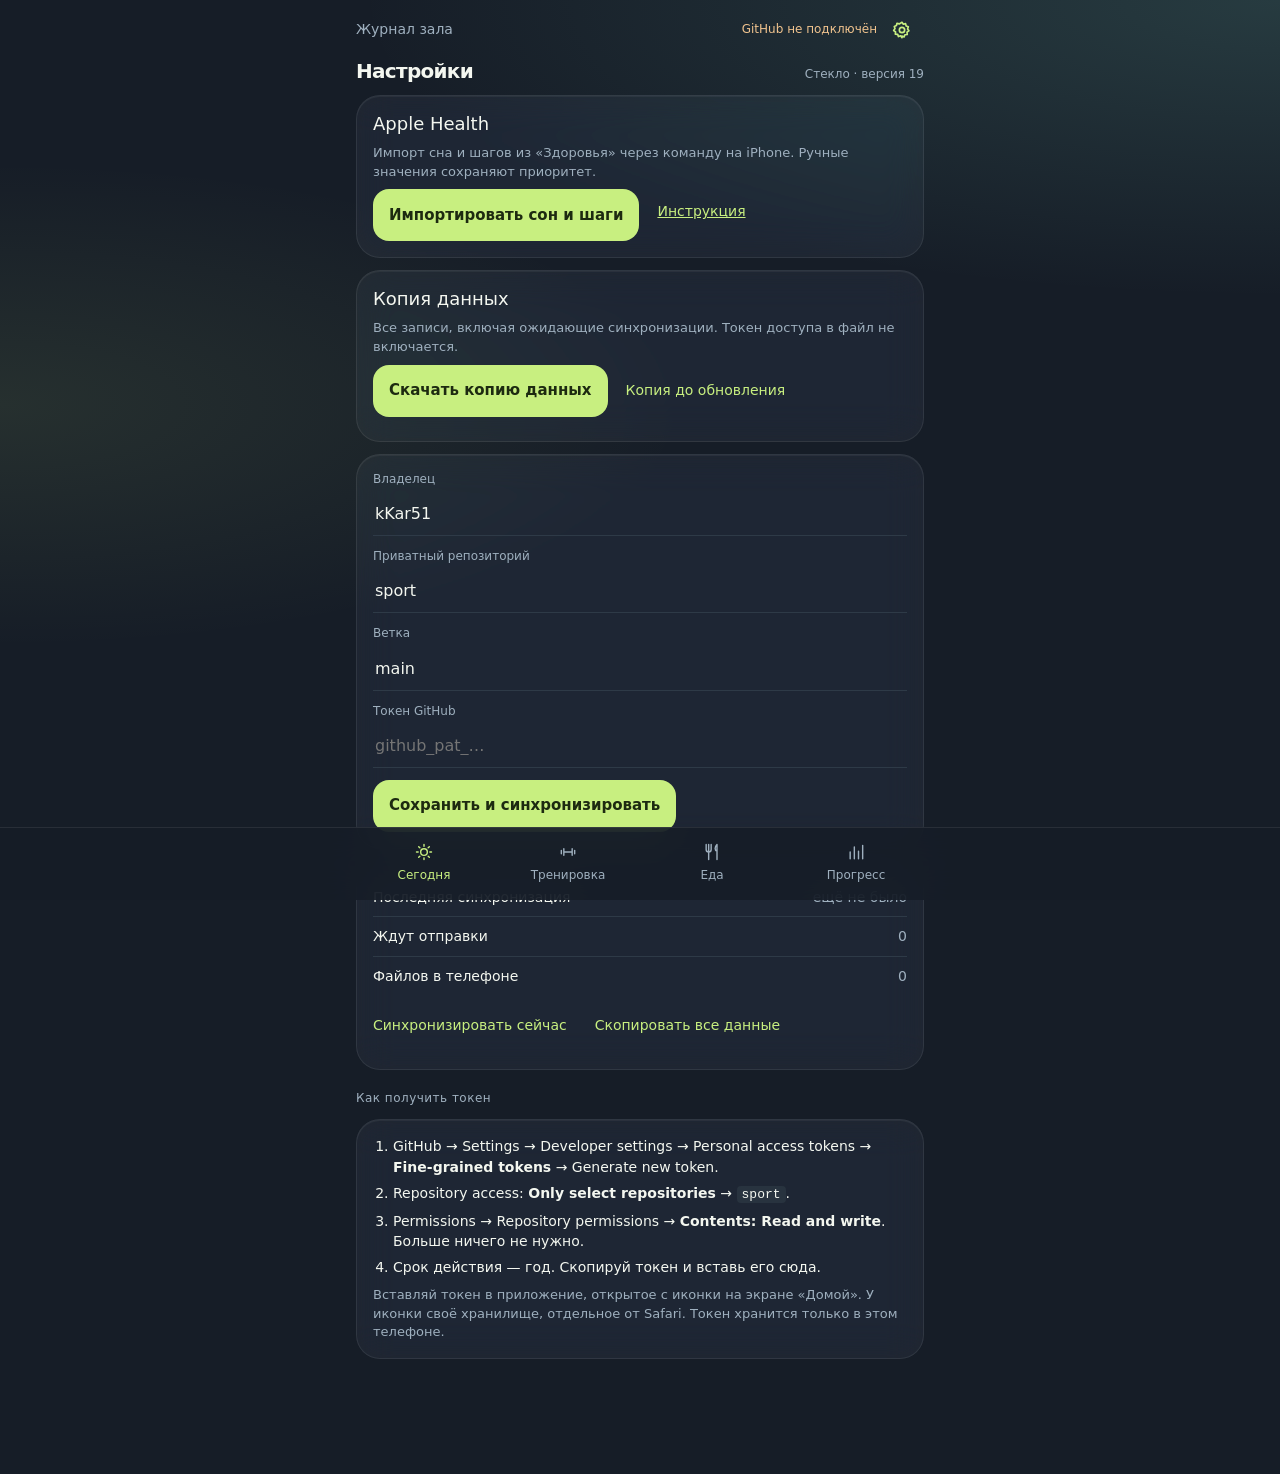
==== commit b1a7082c: "v19: mix calisthenics and gym exercises in one workout - Swap sheet: the slot's own steps first (rem" ====
--- a/index.html
+++ b/index.html
@@ -14,10 +14,10 @@
 <link rel="icon" type="image/png" href="icons/icon-192.png">
 <link rel="manifest" href="manifest.webmanifest">
 <title>Журнал зала</title>
-<link rel="stylesheet" href="app.css?v=18">
-<link rel="stylesheet" href="progress.css?v=18">
-<link rel="stylesheet" href="reviews.css?v=18">
-<link rel="stylesheet" href="glass.css?v=18">
+<link rel="stylesheet" href="app.css?v=19">
+<link rel="stylesheet" href="progress.css?v=19">
+<link rel="stylesheet" href="reviews.css?v=19">
+<link rel="stylesheet" href="glass.css?v=19">
 </head>
 <body>
 <header class="top">
@@ -49,12 +49,12 @@
   </div>
 </nav>
 <noscript><p class="wrap">Для журнала нужен включённый JavaScript.</p></noscript>
-<script src="health.js?v=18"></script>
-<script src="progress.js?v=18"></script>
-<script src="progress-view.js?v=18"></script>
-<script src="muscles.js?v=18"></script>
-<script src="stats.js?v=18"></script>
-<script src="reviews.js?v=18"></script>
-<script src="app.js?v=18"></script>
+<script src="health.js?v=19"></script>
+<script src="progress.js?v=19"></script>
+<script src="progress-view.js?v=19"></script>
+<script src="muscles.js?v=19"></script>
+<script src="stats.js?v=19"></script>
+<script src="reviews.js?v=19"></script>
+<script src="app.js?v=19"></script>
 </body>
 </html>
--- a/glass.css
+++ b/glass.css
@@ -131,6 +131,8 @@
 .set-ok[aria-pressed="true"] i{background:var(--good);border-color:var(--good);color:var(--on-accent);opacity:1}
 .ex-foot{display:flex;justify-content:flex-start!important;gap:24px!important;margin:4px 0 0 24px}
 .ex-foot .text-button{min-height:44px;padding:0;font-size:14px}
+.add-ex{width:100%;min-height:48px;border:1px dashed var(--glass-line)!important;border-radius:16px!important;background:none!important;color:var(--accent);font-size:16px;margin-top:4px}
+.muted-btn{color:var(--muted)!important}
 .after-line{font-size:14px;color:var(--muted);display:flex;align-items:center;gap:6px}
 .banner{border-radius:16px}
 
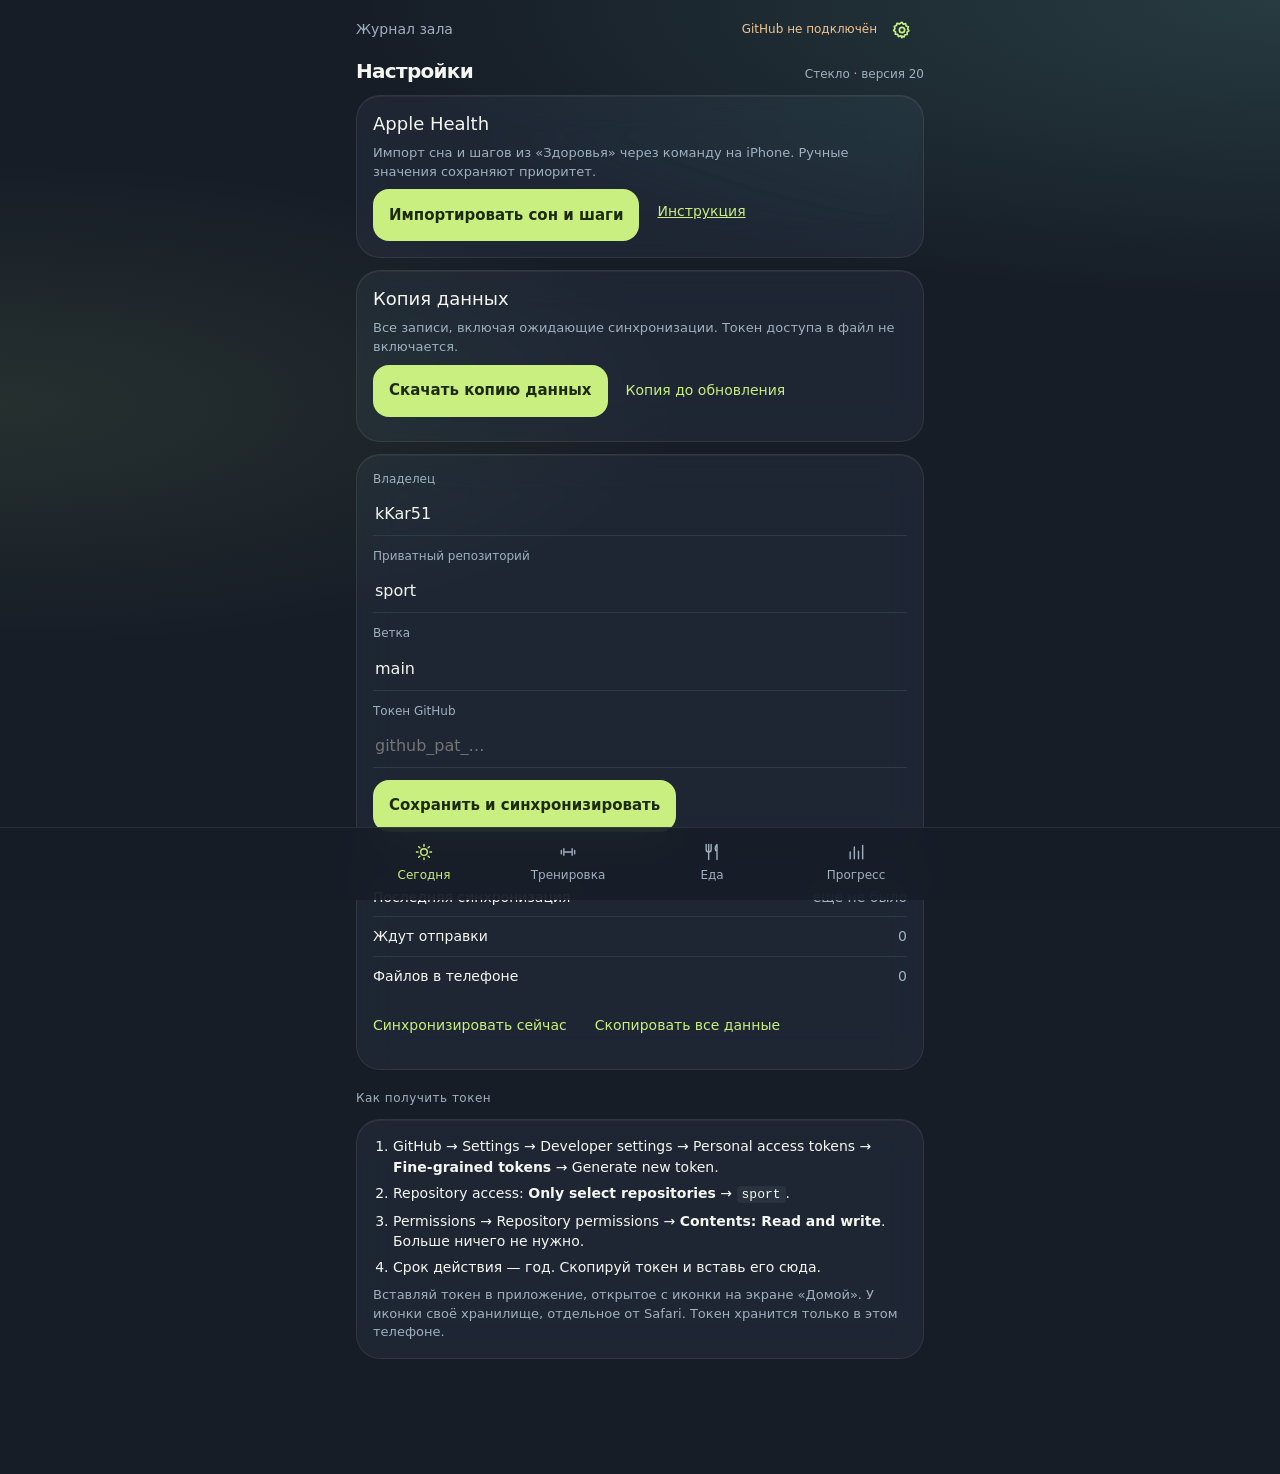
==== commit f099265e: "v20: swipe to remove exercises, rest timer fix, last full week for weight - Swipe an exercise left t" ====
--- a/index.html
+++ b/index.html
@@ -14,10 +14,10 @@
 <link rel="icon" type="image/png" href="icons/icon-192.png">
 <link rel="manifest" href="manifest.webmanifest">
 <title>Журнал зала</title>
-<link rel="stylesheet" href="app.css?v=19">
-<link rel="stylesheet" href="progress.css?v=19">
-<link rel="stylesheet" href="reviews.css?v=19">
-<link rel="stylesheet" href="glass.css?v=19">
+<link rel="stylesheet" href="app.css?v=20">
+<link rel="stylesheet" href="progress.css?v=20">
+<link rel="stylesheet" href="reviews.css?v=20">
+<link rel="stylesheet" href="glass.css?v=20">
 </head>
 <body>
 <header class="top">
@@ -49,12 +49,12 @@
   </div>
 </nav>
 <noscript><p class="wrap">Для журнала нужен включённый JavaScript.</p></noscript>
-<script src="health.js?v=19"></script>
-<script src="progress.js?v=19"></script>
-<script src="progress-view.js?v=19"></script>
-<script src="muscles.js?v=19"></script>
-<script src="stats.js?v=19"></script>
-<script src="reviews.js?v=19"></script>
-<script src="app.js?v=19"></script>
+<script src="health.js?v=20"></script>
+<script src="progress.js?v=20"></script>
+<script src="progress-view.js?v=20"></script>
+<script src="muscles.js?v=20"></script>
+<script src="stats.js?v=20"></script>
+<script src="reviews.js?v=20"></script>
+<script src="app.js?v=20"></script>
 </body>
 </html>
--- a/glass.css
+++ b/glass.css
@@ -131,15 +131,24 @@
 .set-ok[aria-pressed="true"] i{background:var(--good);border-color:var(--good);color:var(--on-accent);opacity:1}
 .ex-foot{display:flex;justify-content:flex-start!important;gap:24px!important;margin:4px 0 0 24px}
 .ex-foot .text-button{min-height:44px;padding:0;font-size:14px}
+/* swipe to remove: the card content slides, ✕ waits underneath on the right */
+.ex[data-swipe]{position:relative;overflow:hidden}
+.ex-in{position:relative;z-index:1;transition:transform .2s ease;background:inherit}
+.ex-del{position:absolute;top:0;right:0;bottom:0;width:72px;border:0;background:rgba(255,170,165,.16);color:var(--bad);font-size:22px;z-index:0;opacity:0;cursor:pointer}
+.ex.swiped .ex-del,.ex-del:focus-visible{opacity:1}
+.ex-del:focus-visible{z-index:2}
+.ex-hidden{display:flex;align-items:center;justify-content:space-between;gap:8px;padding:4px 4px 4px 16px;font-size:14px;color:var(--muted)}
+.ex-hidden .text-button{min-height:44px;padding:0 12px}
 .add-ex{width:100%;min-height:48px;border:1px dashed var(--glass-line)!important;border-radius:16px!important;background:none!important;color:var(--accent);font-size:16px;margin-top:4px}
 .muted-btn{color:var(--muted)!important}
 .after-line{font-size:14px;color:var(--muted);display:flex;align-items:center;gap:6px}
 .banner{border-radius:16px}
 
 /* rest timer: time and buttons side by side */
-.rest-timer{left:16px!important;right:16px!important;max-width:343px;margin:0 auto;bottom:calc(76px + env(safe-area-inset-bottom,0px))!important;display:flex!important;align-items:center;gap:4px;padding:4px 4px 4px 16px!important;border:0!important;border-radius:18px!important;background:rgba(40,51,63,.92)!important;-webkit-backdrop-filter:blur(16px);backdrop-filter:blur(16px);box-shadow:0 8px 24px rgba(0,0,0,.35)}
+/* Night Lime centred the timer with translateX(-50%); with left/right insets that shifted it half off screen. */
+.rest-timer{left:16px!important;right:16px!important;transform:none!important;width:auto;max-width:343px;margin:0 auto;bottom:calc(76px + env(safe-area-inset-bottom,0px))!important;display:flex!important;align-items:center;gap:4px;padding:4px 4px 4px 16px!important;border:0!important;border-radius:18px!important;background:rgba(40,51,63,.92)!important;-webkit-backdrop-filter:blur(16px);backdrop-filter:blur(16px);box-shadow:0 8px 24px rgba(0,0,0,.35)}
 .rest-timer[hidden]{display:none!important}
-.rest-timer>span{font-size:20px;font-weight:600;font-variant-numeric:tabular-nums;margin-right:auto}
+.rest-timer>span{font-size:20px;font-weight:600;font-variant-numeric:tabular-nums;margin-right:auto;min-width:0!important;color:var(--ink)}
 .rest-timer button{min-width:48px;height:44px;border:0;border-radius:12px;background:rgba(255,255,255,.06);color:var(--ink);font-size:14px}
 .rest-timer .rt-skip{background:none;color:var(--accent);padding:0 10px}
 
@@ -211,6 +220,9 @@
 .sh .st-paces small{font-size:12px;opacity:.75}
 .sh .text-button{margin-top:8px;min-height:44px;padding:0}
 .sh svg.st-chart{display:block;width:100%;height:auto}
+.sh-link{display:flex;align-items:center;justify-content:space-between;gap:8px;width:100%;min-height:56px;margin-top:16px;padding:8px 16px;border:1px solid var(--glass-line);border-radius:16px;background:var(--glass-2);color:var(--ink);font:inherit;font-size:16px;font-weight:600;text-align:left;cursor:pointer}
+.sh-link small{display:block;font-size:12px;font-weight:400;color:var(--muted)}
+.sh-link svg{color:var(--accent);flex:none}
 .reg-grid{display:grid;grid-template-columns:32px repeat(7,minmax(0,1fr));gap:6px;margin:8px 0}
 .rg-h{font-size:12px;color:var(--muted);text-align:center;align-self:center}
 .rg-c{display:block;aspect-ratio:1;border-radius:8px;background:var(--line);opacity:.5}
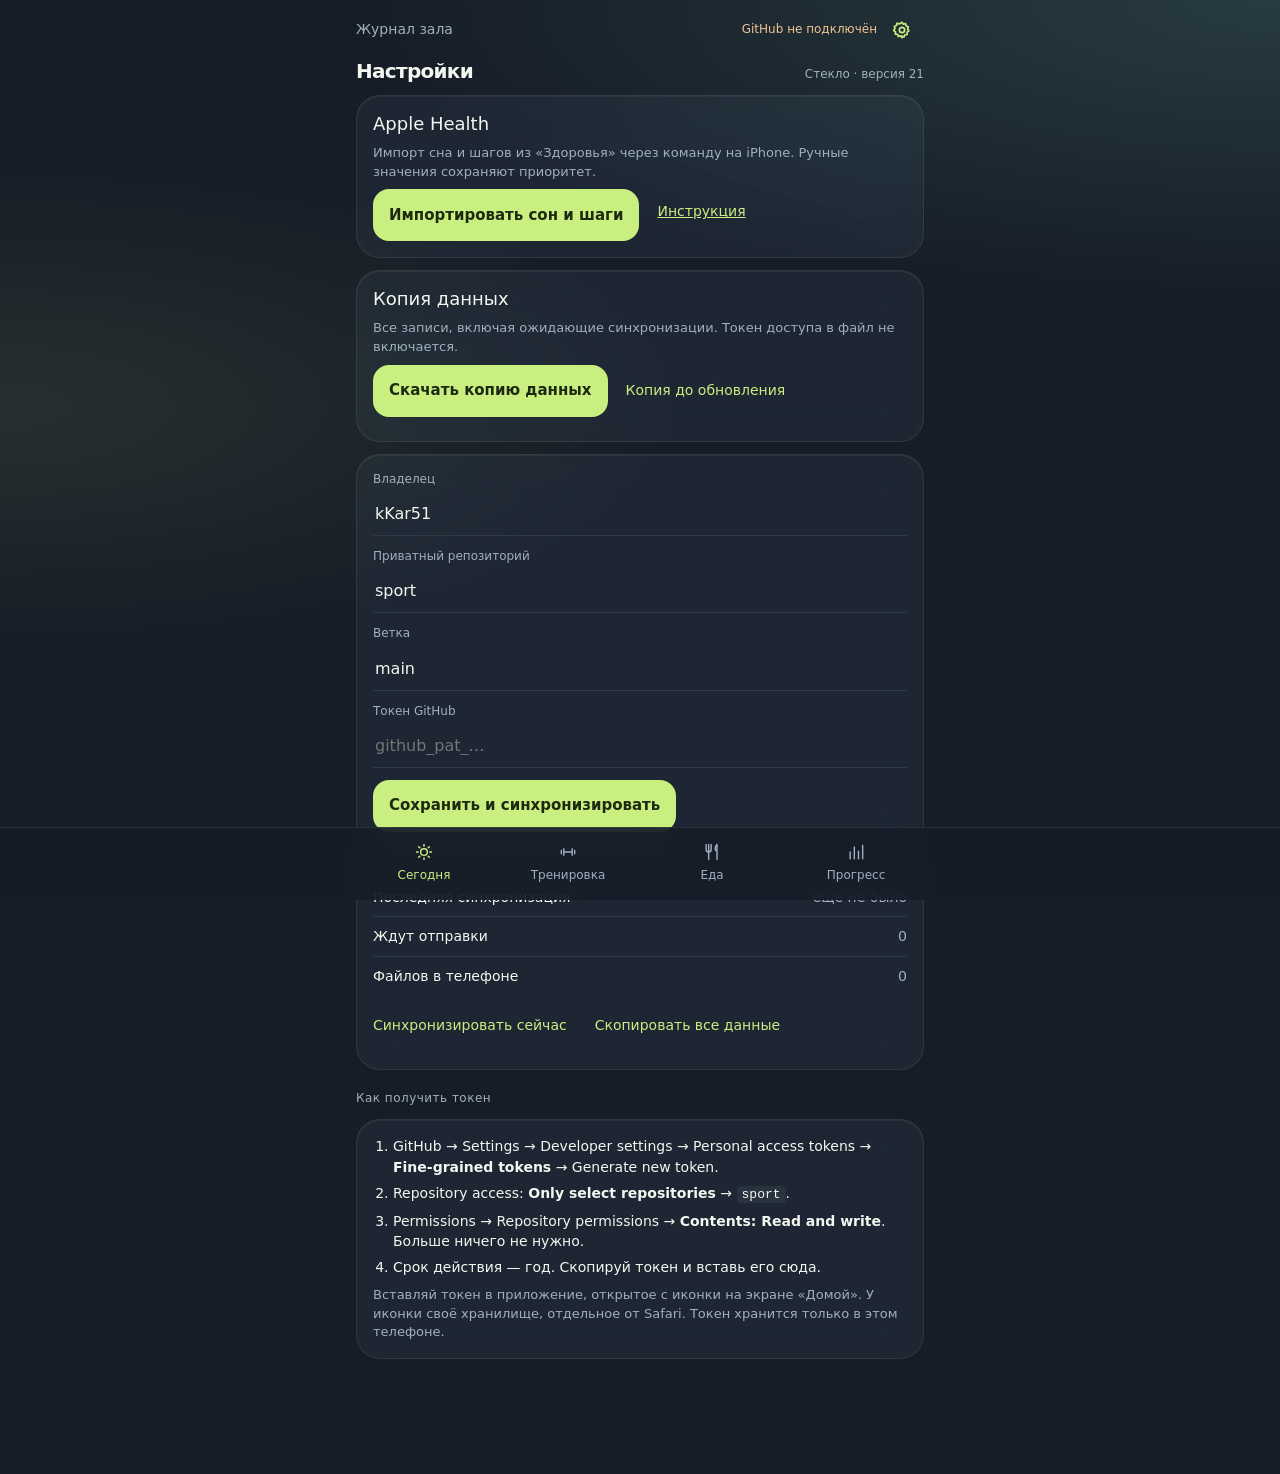
==== commit e9376592: "v21: swipe the whole card, tap a chart to see the day - Swipe moves the whole exercise card; the rem" ====
--- a/index.html
+++ b/index.html
@@ -14,10 +14,10 @@
 <link rel="icon" type="image/png" href="icons/icon-192.png">
 <link rel="manifest" href="manifest.webmanifest">
 <title>Журнал зала</title>
-<link rel="stylesheet" href="app.css?v=20">
-<link rel="stylesheet" href="progress.css?v=20">
-<link rel="stylesheet" href="reviews.css?v=20">
-<link rel="stylesheet" href="glass.css?v=20">
+<link rel="stylesheet" href="app.css?v=21">
+<link rel="stylesheet" href="progress.css?v=21">
+<link rel="stylesheet" href="reviews.css?v=21">
+<link rel="stylesheet" href="glass.css?v=21">
 </head>
 <body>
 <header class="top">
@@ -49,12 +49,12 @@
   </div>
 </nav>
 <noscript><p class="wrap">Для журнала нужен включённый JavaScript.</p></noscript>
-<script src="health.js?v=20"></script>
-<script src="progress.js?v=20"></script>
-<script src="progress-view.js?v=20"></script>
-<script src="muscles.js?v=20"></script>
-<script src="stats.js?v=20"></script>
-<script src="reviews.js?v=20"></script>
-<script src="app.js?v=20"></script>
+<script src="health.js?v=21"></script>
+<script src="progress.js?v=21"></script>
+<script src="progress-view.js?v=21"></script>
+<script src="muscles.js?v=21"></script>
+<script src="stats.js?v=21"></script>
+<script src="reviews.js?v=21"></script>
+<script src="app.js?v=21"></script>
 </body>
 </html>
--- a/glass.css
+++ b/glass.css
@@ -131,11 +131,12 @@
 .set-ok[aria-pressed="true"] i{background:var(--good);border-color:var(--good);color:var(--on-accent);opacity:1}
 .ex-foot{display:flex;justify-content:flex-start!important;gap:24px!important;margin:4px 0 0 24px}
 .ex-foot .text-button{min-height:44px;padding:0;font-size:14px}
-/* swipe to remove: the card content slides, ✕ waits underneath on the right */
-.ex[data-swipe]{position:relative;overflow:hidden}
-.ex-in{position:relative;z-index:1;transition:transform .2s ease;background:inherit}
-.ex-del{position:absolute;top:0;right:0;bottom:0;width:72px;border:0;background:rgba(255,170,165,.16);color:var(--bad);font-size:22px;z-index:0;opacity:0;cursor:pointer}
-.ex.swiped .ex-del,.ex-del:focus-visible{opacity:1}
+/* swipe to remove: the whole card slides left, ✕ waits behind it on the page background */
+.ex-row{position:relative;list-style:none}
+.ex-row>.ex{position:relative;z-index:1;transition:transform .22s cubic-bezier(.2,.8,.2,1);will-change:transform}
+.ex-row.dragging>.ex{transition:none}
+.ex-del{position:absolute;top:0;right:0;bottom:0;width:68px;border:0;border-radius:20px;background:rgba(255,170,165,.18);color:var(--bad);font-size:22px;z-index:0;opacity:0;transition:opacity .15s;cursor:pointer}
+.ex-row.swiped .ex-del,.ex-del:focus-visible{opacity:1}
 .ex-del:focus-visible{z-index:2}
 .ex-hidden{display:flex;align-items:center;justify-content:space-between;gap:8px;padding:4px 4px 4px 16px;font-size:14px;color:var(--muted)}
 .ex-hidden .text-button{min-height:44px;padding:0 12px}
@@ -164,6 +165,7 @@
 .pg-spark svg{display:block;width:100%;height:auto;max-height:72px}
 .pg-foot{display:block;font-size:14px;color:var(--muted);margin-top:8px}
 .pg-svg{overflow:visible}
+.pg-spark .st-lbl{display:none}
 .pg-line{fill:none;stroke:var(--series);stroke-width:2.5;stroke-linejoin:round;stroke-linecap:round}
 .pg-area{fill:var(--series);opacity:.14}
 .pg-pt{fill:var(--bg);stroke:var(--series);stroke-width:2}
@@ -220,6 +222,10 @@
 .sh .st-paces small{font-size:12px;opacity:.75}
 .sh .text-button{margin-top:8px;min-height:44px;padding:0}
 .sh svg.st-chart{display:block;width:100%;height:auto}
+.sh-read{min-height:24px;margin:0 0 4px;font-size:14px;color:var(--ink)}
+.sh-read b{font-weight:600}
+.sh-read.muted{color:var(--muted)}
+[data-bars]{cursor:pointer}
 .sh-link{display:flex;align-items:center;justify-content:space-between;gap:8px;width:100%;min-height:56px;margin-top:16px;padding:8px 16px;border:1px solid var(--glass-line);border-radius:16px;background:var(--glass-2);color:var(--ink);font:inherit;font-size:16px;font-weight:600;text-align:left;cursor:pointer}
 .sh-link small{display:block;font-size:12px;font-weight:400;color:var(--muted)}
 .sh-link svg{color:var(--accent);flex:none}
